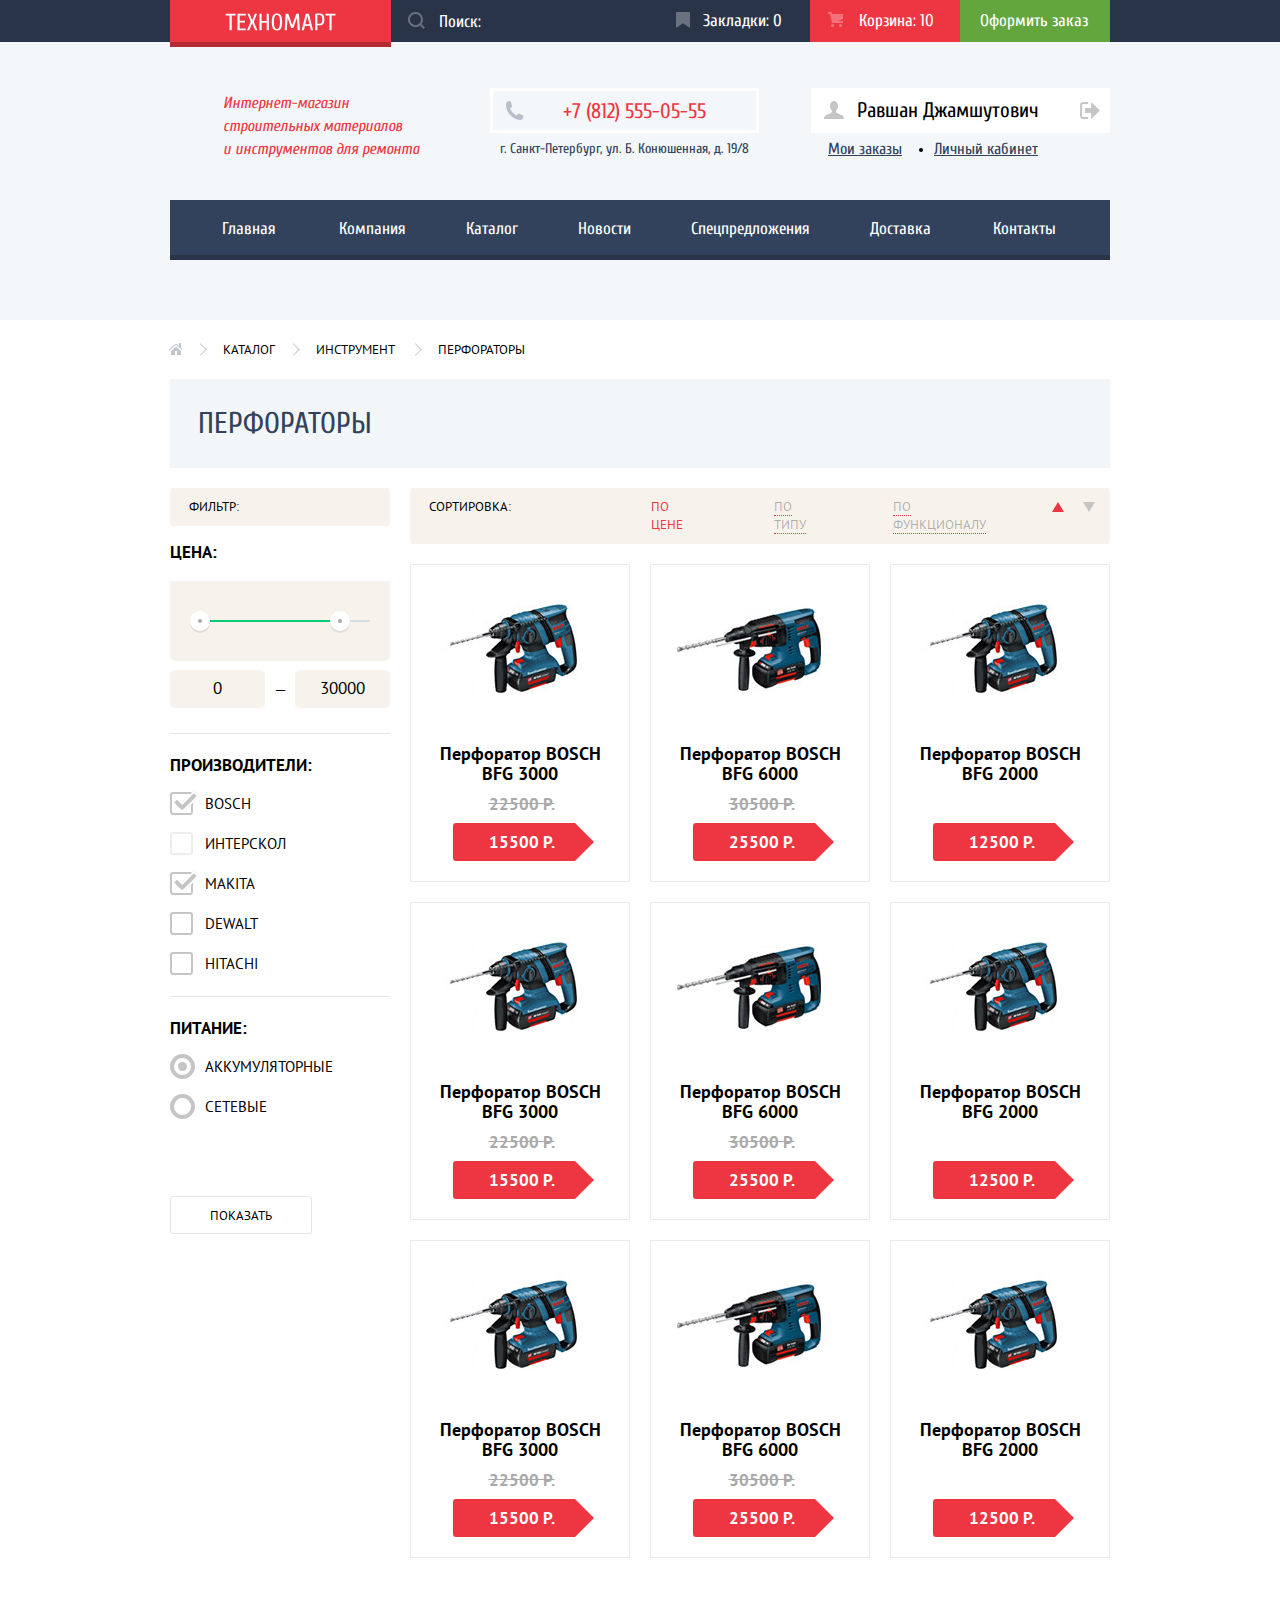
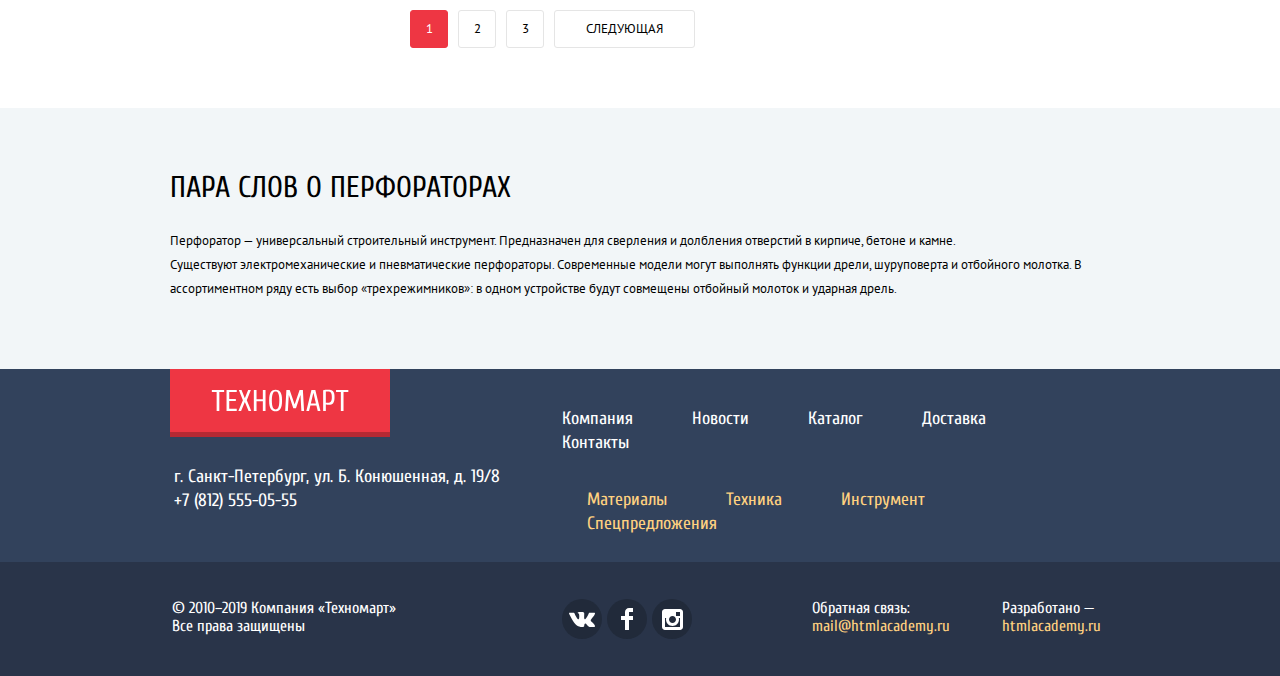
==== catalog.html @ 82680b61 "Исправления по валидатору, автопрефиксы" ====
<!DOCTYPE html>
<html lang="ru">
  <head>
    <meta charset="utf-8">
    <title>Техномарт</title>
    <link href="https://fonts.googleapis.com/css?family=Cuprum:400,400i,700&amp;subset=cyrillic-ext" rel="stylesheet">
    <link href="https://fonts.googleapis.com/css?family=PT+Sans:400,700&amp;subset=cyrillic-ext" rel="stylesheet"> 
    <link href="css/normalize.css" rel="stylesheet">
    <link href="css/style.css" rel="stylesheet">
  </head>
  <body>
    <header class="main-header">
      <div class="header-top">
        <div class="container">
          <a class="header-logo" href="index.html">
            <img src="img/technomart-logo.svg" width="111" height="18" alt="Логотип магазина Техномарт">
          </a>
          <form>
            <input type="search" name="search" id="search-field" placeholder="Поиск:">
          </form>
          <a class="header-bookmarks" href="#">Закладки: 0</a>
          <a class="header-cart header-cart-not-empty" href="#">Корзина: 10</a>
          <a class="header-order" href="#">Оформить заказ</a>
        </div>
      </div>

      <div class="container ">
        <div class="header-middle">
            <p class="header-slogan">Интернет-магазин строительных материалов<br>и инструментов для ремонта</p>
            <div class="header-contacts">
              <a class="header-phone" href="tel:+78125550555">+7 (812) 555-05-55</a>
              <p class="header-adress">г. Санкт-Петербург, ул. Б. Конюшенная, д. 19/8</p>
            </div>
            <div class="header-authorized">
              <div class="header-authorized-user">
                <a class="header-username" href="#">
                  <svg version="1.1" id="Layer_2" xmlns="http://www.w3.org/2000/svg" xmlns:xlink="http://www.w3.org/1999/xlink" x="0px" y="0px"
                     width="20px" height="18px" viewBox="0 0 20 18" enable-background="new 0 0 20 18" xml:space="preserve">
                  <path fill="#c5c5c5" d="M17.881,14.166c-2.144-0.735-4.256-1.666-5.207-2.39c-0.657-0.501-0.77-1.618-0.517-2.415
                    c1.118-0.903,1.864-2.477,1.864-4.278C14.021,2.276,12.221,0,10,0S5.979,2.276,5.979,5.083c0,1.801,0.746,3.374,1.863,4.277
                    c0.253,0.798,0.141,1.915-0.517,2.416c-0.95,0.724-3.063,1.654-5.207,2.39S0,18,0,18h20C20,18,20.025,14.901,17.881,14.166z"/>
                  </svg>
                  Равшан Джамшутович
                </a>
                <a class="header-logout" href="#" aria-label="Выйти">
                  <svg version="1.1" id="Layer_1" xmlns="http://www.w3.org/2000/svg" xmlns:xlink="http://www.w3.org/1999/xlink" x="0px" y="0px"
                     width="21px" height="17px" viewBox="0 0 21 17" enable-background="new 0 0 21 17" xml:space="preserve">
                  <g>
                    <polygon fill="#c5c5c5" points="21,8.5 12.125,0 12.125,6 6.125,6 6.125,11 12.125,11 12.125,17   "/>
                    <path fill="#c5c5c5" d="M3.106,13.952V3.048c0.018-0.376,0.171-1.057,1.01-1.057h5.027V0H4.116C1.938,0,1.112,1.81,1.087,3.027
                      v10.946C1.112,15.189,1.938,17,4.116,17h5.027v-1.99H4.116C3.277,15.01,3.124,14.327,3.106,13.952z"/>
                  </g>
                  </svg>
                </a>
              </div>
              <ul class="header-user-navigation">
                <li><a href="#">Мои заказы</a></li>
                <li><a href="#">Личный кабинет</a></li>
              </ul>
            </div>
        </div>
        
        <nav class="header-navigation">
          <ul class="navigation-list">
            <li class="navigation-item"><a href="#">Главная</a></li>
            <li class="navigation-item"><a href="#">Компания</a></li>
            <li class="navigation-item"><a href="#">Каталог</a></li>
            <li class="navigation-item"><a href="#">Новости</a></li>
            <li class="navigation-item"><a href="#">Спецпредложения</a></li>
            <li class="navigation-item"><a href="#">Доставка</a></li>
            <li class="navigation-item"><a href="#">Контакты</a></li>
          </ul>
        </nav>
      </div>
    </header>

      <main class="main-catalog">
        <div class="container">
          <ul class="breadcrumbs">
            <li class="breadcrumbs-home"><a href="index.html" aria-label="Главная"></a></li>
            <li><a href="#">Каталог</a></li>
            <li><a href="#">Инструмент</a></li>
            <li class="breadcrumbs-current">Перфораторы</li>
          </ul>

          <h1 class="catalog-title">Перфораторы</h1>
          
          <div class="catalog-items-block">
            <section class="filters">
              <h2>Фильтр:</h2>
              <form action="https://echo.htmlacademy.ru" method="get">
                <fieldset class="filters-price">
                  <legend>Цена:</legend>
                  <div class="range-block">
                    <ul class="range-sliders">
                      <li class="range-slider range-slider-left"></li>
                      <li class="range-slider range-slider-right"></li>
                    </ul>
                  </div>
                  <p><span>0</span>&mdash;<span>30000</span></p>
                </fieldset>
                <fieldset class="filters-brands">
                  <legend>Производители:</legend>
                  <ul class="filters-brands-items">
                    <li>
                      <label>
                        <input class="visually-hidden" type="checkbox" name="bosch" checked>
                        <span class="checkbox-indicator"></span>
                        Bosch
                      </label>
                    </li>
                    <li>
                      <label>
                        <input class="visually-hidden" type="checkbox" name="interskol" disabled>
                        <span class="checkbox-indicator"></span>
                        Интерскол
                      </label>
                    </li>
                    <li>
                      <label>
                        <input class="visually-hidden" type="checkbox" name="makita" checked>
                        <span class="checkbox-indicator"></span>
                        Makita
                      </label>
                    </li>
                    <li>
                      <label>
                        <input class="visually-hidden" type="checkbox" name="dewalt">
                        <span class="checkbox-indicator"></span>
                        Dewalt
                      </label>
                    </li>
                    <li>
                      <label>
                        <input class="visually-hidden" type="checkbox" name="hitachi">
                        <span class="checkbox-indicator"></span>
                        Hitachi
                      </label>
                    </li>
                  </ul>
                </fieldset>
                <fieldset class="filters-power">
                  <legend>Питание:</legend>
                  <ul class="filters-power-items">
                    <li>
                      <label>
                        <input class="visually-hidden" type="radio" name="power-filter" checked>
                        <span class="radio-indicator"></span>
                        Аккумуляторные
                      </label>
                    </li>
                    <li>
                      <label>
                        <input class="visually-hidden" type="radio" name="power-filter">
                        <span class="radio-indicator"></span>
                        Сетевые
                      </label>
                    </li>
                  </ul>
                </fieldset>
                <button class="show-button" type="submit">Показать</button>
              </form>
            </section>
            <section class="catalog">
              <h2 class="visually-hidden">Каталог товаров</h2>
              <div class="sorting">
                <h3>Сортировка:</h3>
                <ul class="sorting-list">
                  <li>
                    <a class="sorting-item sorting-item-active">По цене</a>
                  </li>
                  <li>
                    <a class="sorting-item" href="#">По типу</a>
                  </li>
                  <li>
                    <a class="sorting-item" href="#">По функционалу</a>
                  </li>
                  <li>
                    <a class="sorting-increase sorting-direction-active" href="#" aria-label="По увеличению"></a>
                  </li>
                  <li>
                    <a class="sorting-decrease" href="#" aria-label="По уменьшению"></a>
                  </li>
                </ul>
              </div>
              <ul class="catalog-list">
                <li class="catalog-item">
                  <h3>Перфоратор BOSCH BFG 3000</h3>
                  <img class="catalog-item-image" src="img/bosch-bfg3000.jpg" width="218" height="170" alt="Перфоратор BOSCH BFG 3000">
                  <p class="catalog-old-price">22500 Р.</p>
                  <p class="catalog-price" >15500 Р.</p>
                  <ul class="catalog-item-navigation">
                    <li><a class="button button-buy" href="#">Купить</a></li>
                    <li><a class="button button-bookmarking" href="#">В закладки</a></li>
                  </ul>
                </li>
                <li class="catalog-item">
                  <h3>Перфоратор BOSCH BFG 6000</h3>
                  <img class="catalog-item-image" src="img/bosch-bfg6000.jpg" width="218" height="170" alt="Перфоратор BOSCH BFG 6000">
                  <p class="catalog-old-price">30500 Р.</p>
                  <p class="catalog-price" >25500 Р.</p>
                  <ul class="catalog-item-navigation">
                    <li><a class="button button-buy" href="#">Купить</a></li>
                    <li><a class="button button-bookmarking" href="#">В закладки</a></li>
                  </ul>
                </li>
                <li class="catalog-item catalog-item-is-new">
                  <h3>Перфоратор BOSCH BFG 2000</h3>
                  <img class="catalog-item-image" src="img/bosch-bfg2000.jpg" width="218" height="170" alt="Перфоратор BOSCH BFG 2000">
                  <p class="catalog-old-price"></p>
                  <p class="catalog-price" >12500 Р.</p>
                  <ul class="catalog-item-navigation">
                    <li><a class="button button-buy" href="#">Купить</a></li>
                    <li><a class="button button-bookmarking" href="#">В закладки</a></li>
                  </ul>
                </li>
                <li class="catalog-item catalog-item-is-new">
                  <h3>Перфоратор BOSCH BFG 3000</h3>
                  <img class="catalog-item-image" src="img/bosch-bfg3000.jpg" width="218" height="170" alt="Перфоратор BOSCH BFG 3000">
                  <p class="catalog-old-price">22500 Р.</p>
                  <p class="catalog-price" >15500 Р.</p>
                  <ul class="catalog-item-navigation">
                    <li><a class="button button-buy" href="#">Купить</a></li>
                    <li><a class="button button-bookmarking" href="#">В закладки</a></li>
                  </ul>
                </li>
                <li class="catalog-item catalog-item-is-new">
                  <h3>Перфоратор BOSCH BFG 6000</h3>
                  <img class="catalog-item-image" src="img/bosch-bfg6000.jpg" width="218" height="170" alt="Перфоратор BOSCH BFG 6000">
                  <p class="catalog-old-price">30500 Р.</p>
                  <p class="catalog-price" >25500 Р.</p>
                  <ul class="catalog-item-navigation">
                    <li><a class="button button-buy" href="#">Купить</a></li>
                    <li><a class="button button-bookmarking" href="#">В закладки</a></li>
                  </ul>
                </li>
                <li class="catalog-item catalog-item-is-new">
                  <h3>Перфоратор BOSCH BFG 2000</h3>
                  <img class="catalog-item-image" src="img/bosch-bfg2000.jpg" width="218" height="170" alt="Перфоратор BOSCH BFG 2000">
                  <p class="catalog-old-price"></p>
                  <p class="catalog-price" >12500 Р.</p>
                  <ul class="catalog-item-navigation">
                    <li><a class="button button-buy" href="#">Купить</a></li>
                    <li><a class="button button-bookmarking" href="#">В закладки</a></li>
                  </ul>
                </li>
                <li class="catalog-item catalog-item-is-new">
                  <h3>Перфоратор BOSCH BFG 3000</h3>
                  <img class="catalog-item-image" src="img/bosch-bfg3000.jpg" width="218" height="170" alt="Перфоратор BOSCH BFG 3000">
                  <p class="catalog-old-price">22500 Р.</p>
                  <p class="catalog-price" >15500 Р.</p>
                  <ul class="catalog-item-navigation">
                    <li><a class="button button-buy" href="#">Купить</a></li>
                    <li><a class="button button-bookmarking" href="#">В закладки</a></li>
                  </ul>
                </li>
                <li class="catalog-item catalog-item-is-new">
                  <h3>Перфоратор BOSCH BFG 6000</h3>
                  <img class="catalog-item-image" src="img/bosch-bfg6000.jpg" width="218" height="170" alt="Перфоратор BOSCH BFG 6000">
                  <p class="catalog-old-price">30500 Р.</p>
                  <p class="catalog-price" >25500 Р.</p>
                  <ul class="catalog-item-navigation">
                    <li><a class="button button-buy" href="#">Купить</a></li>
                    <li><a class="button button-bookmarking" href="#">В закладки</a></li>
                  </ul>
                </li>
                <li class="catalog-item catalog-item-is-new">
                  <h3>Перфоратор BOSCH BFG 2000</h3>
                  <img class="catalog-item-image" src="img/bosch-bfg2000.jpg" width="218" height="170" alt="Перфоратор BOSCH BFG 2000">
                  <p class="catalog-old-price"></p>
                  <p class="catalog-price" >12500 Р.</p>
                  <ul class="catalog-item-navigation">
                    <li><a class="button button-buy" href="#">Купить</a></li>
                    <li><a class="button button-bookmarking" href="#">В закладки</a></li>
                  </ul>
                </li>
              </ul>
              <ul class="pagination-list">
                <li class="pagination-item pagination-item-current"><a>1</a></li>
                <li class="pagination-item"><a href="#">2</a></li>
                <li class="pagination-item"><a href="#">3</a></li>
                <li class="pagination-item"><a href="#">Следующая</a></li>
              </ul>
            </section>
          </div>
        </div>
        <section class="perforator-info">
          <div class="container">
            <h2 class="section-title">Пара слов о перфораторах</h2>
            <p>Перфоратор — универсальный строительный инструмент. Предназначен для сверления и долбления отверстий в кирпиче, бетоне и камне.<br>
            Существуют электромеханические и пневматические перфораторы. Современные модели могут выполнять функции дрели, шуруповерта и отбойного молотка. В ассортиментном ряду есть выбор «трехрежимников»: в одном устройстве будут совмещены отбойный молоток и ударная дрель.</p>
          </div>
        </section>
      </main>

      <footer class="main-footer">
        <div class="container">
          <div class="footer-top">
            <div class="footer-top-left">
              <a class="header-logo"><img src="img/technomart-logo.svg" width="138" height="23" alt="Логотип магазина Техномарт"></a>
              <p class="footer-contacts">г. Санкт-Петербург, ул. Б. Конюшенная, д. 19/8 +7 (812) 555-05-55</p>
            </div>
            <div class="footer-top-right">
              <ul class="footer-navigation-info">
                <li><a href="#">Компания</a></li>
                <li><a href="#">Новости</a></li>
                <li><a href="#">Каталог</a></li>
                <li><a href="#">Доставка</a></li>
                <li><a href="#">Контакты</a></li>
              </ul>
              <ul class="footer-navigation-offers">
                <li><a href="#">Материалы</a></li>
                <li><a href="#">Техника</a></li>
                <li><a href="#">Инструмент</a></li>
                <li><a href="#">Спецпредложения</a></li>
              </ul>
            </div>
          </div>
        </div>
        <div class="footer-bottom">
          <div class="container">
            <p class="footer-copyright">© 2010–2019 Компания «Техномарт»
            Все права защищены</p>
            <ul class="footer-socials">
              <li><a class="button-social button-social-vk" href="#"><span class="visually-hidden">ВКонтакте</span></a></li>
              <li><a class="button-social button-social-fb" href="#"><span class="visually-hidden">Фэйсбук</span></a></li>
              <li><a class="button-social button-social-inst" href="#"><span class="visually-hidden">Инстаграм</span></a></li>
            </ul>
            <div class="footer-feedback">
              <p>Обратная связь:</p>
              <a class="footer-feedback-mail" href="#">mail@htmlacademy.ru</a>
            </div>
            <div class="footer-developer">
              <p>Разработано —</p>
              <a class="footer-developer-site" href="https://htmlacademy.ru/intensive/htmlcss">htmlacademy.ru</a>
            </div>
          </div>
        </div>
      </footer>

      <div class="popup popup-cart">
        <div class="popup-cart-top">
          <p>Товар добавлен в корзину!</p>
        </div>
        <div class="popup-cart-bottom">
          <a class="button" href="#">Оформить заказ</a>
          <button class="button button-shopping" type="button">Продолжить покупки</button>
        </div>
        <button class="popup-close" type="button" aria-label="Закрыть окно с сообщением"></button>
      </div>

      <script src="js/script.js"></script>
    </body>

    
</html>
---- css/style.css ----
body {
  padding: 0;
  margin: 0;

  font-family: "Cuprum", Arial, sans-serif;
  font-size: 14px;
  line-height: 18px;
  font-weight: 400;
  color: #ffffff;

  background-color: #ffffff;
}

a {
  text-decoration: none;
}

.new-flag {
  position: relative;
  overflow: hidden;
}

.new-flag::after {
  position: absolute;
  top: 6px;
  right: -22px;

  content: "new";
  width: 84px;
  padding: 6px 0 7px 0;

  font-family: "Cuprum", Arial, sans-serif;
  font-size: 15px;
  line-height: 15px;
  font-weight: 400;
  color: #ffffff;
  text-align: center;

  background-color: #ff5257;

  -webkit-transform: rotate(45deg);

      -ms-transform: rotate(45deg);

          transform: rotate(45deg);
}

.button {
  display: inline-block;
  padding: 11px 20px 9px 20px;

  text-align: center;
  text-transform: uppercase;
  color: #ffffff;

  background-color: #ee3643;
  border-radius: 3px;
}

.button:hover {
  background-color: #ca2c37;
}

.button:active {
  background-color: #ba2732;
}

.section-title {
  margin: 0;
  font-size: 30px;
  font-weight: 400;
  line-height: 30px;
  text-transform: uppercase;
  color: #000000;
}

.section-title-darkblue {
  color: #32425c;
}

.container {
  margin: 0 auto;
  padding: 0 10px;
  width: 940px;
}

.visually-hidden:not(:focus):not(:active),
input[type="checkbox"].visually-hidden,
input[type="radio"].visually-hidden {
  position: absolute;

  width: 1px;
  height: 1px;
  margin: -1px;
  border: 0;
  padding: 0;

  white-space: nowrap;

  -webkit-clip-path: inset(100%);

          clip-path: inset(100%);
  clip: rect(0 0 0 0);
  overflow: hidden;
}

/*
================================================
Стили хэдера
================================================
*/

.main-header {
  padding-bottom: 60px;

  background-color: #f4f7f9;
}

.header-top a,
.header-navigation a {
  color: #ffffff;
}

.header-top {
  font-size: 17px;
  line-height: 18px;
  color: #ffffff;

  background-color: #293449;
}

.header-top .container {
  display: -webkit-box;
  display: -ms-flexbox;
  display: flex;
  -ms-flex-wrap: wrap;
      flex-wrap: wrap;
}

.header-top .header-bookmarks,
.header-top .header-cart,
.header-top .header-order {
  padding: 12px 0 12px 0;
}

.header-top .header-logo {
  padding: 13px 55px 7px;

  background-color: #ee3643;
  -webkit-box-shadow: 0 5px 0 0 #b52933;
          box-shadow: 0 5px 0 0 #b52933;
}

.header-logo img {
  width: 111px;
  height: 18px;
}

.header-top input {
  position: relative;
  width: 100%;
  height: 100%;
  padding: 0 5px 0 48px;

  background-color: #293449;
  background-image: url("../img/icon-search-transparent.svg");
  background-repeat: no-repeat;
  background-position: 17px 12px;
  border: none;
}

.header-top input::-webkit-input-placeholder {
  color: #ffffff;
}

.header-top input:-ms-input-placeholder {
  color: #ffffff;
}

.header-top input::-ms-input-placeholder {
  color: #ffffff;
}

.header-top input::placeholder {
  color: #ffffff;
}

.header-top form {
  position: relative;
  -webkit-box-flex: 1;
      -ms-flex-positive: 1;
          flex-grow: 1;
  min-width: 220px;
}

.header-top .header-bookmarks,
.header-top .header-cart {
  position: relative;
  padding-left: 45px;
  padding-right: 28px;
}

.header-top .header-cart {
  position: relative;
  min-width: 75px;
  padding-left: 49px;
  padding-right: 26px;
}

.header-cart.header-cart-not-empty {
  background-color: #ee3643;
}

.header-top .header-bookmarks::before {
  content: "";
  top: 12px;
  left: 18px;

  position: absolute;
  width: 14px;
  height: 16px;

  background-image: url("../img/icon-bookmark.svg");
  background-repeat: no-repeat;

  opacity: 0.3;
}

.header-top .header-cart::before {
  content: "";
  top: 12px;
  left: 18px;

  position: absolute;
  width: 15px;
  height: 15px;

  background-image: url("../img/cart-icon.svg");
  background-repeat: no-repeat;

  opacity: 0.3;
}

.header-top .header-order {
  padding-left: 20px;
  padding-right: 22px;
  background-color: #63a63e;
}

.header-top input:hover,
.header-top a:hover {
  background-color: #212a3a;
}

.header-top input:hover {
  background-image: url("../img/icon-search.svg");
}

.header-top .header-logo:hover {
  background-color: #ca2c37;

  -webkit-box-shadow: 0 5px 0 0 #9a212a;

          box-shadow: 0 5px 0 0 #9a212a;
}

.header-top .header-bookmarks:hover::before,
.header-top .header-cart:hover::before {
  opacity: 1;
}

.header-top .header-order:hover {
  background-color: #5fbb2d;
}

.header-top a:active {
  color: rgba(255, 255, 255, 0.6);

  background-color: #161d29;
}

.header-top .header-logo:active {
  background-color: #ba2732;

  -webkit-box-shadow: 0 5px 0 0 #8e1e26;

          box-shadow: 0 5px 0 0 #8e1e26;
}

.header-top .header-bookmarks:active::before,
.header-top .header-cart:active::before {
  opacity: 0.5;
}

.header-top .header-order:active {
  color: rgba(255, 255, 255, 0.5);

  background-color: #518534;
}

.header-top input:focus {
  color: #000000;

  background-color: #ffffff;
  background-image: url("../img/icon-search-red.svg");
}

.header-middle {
  display: -webkit-box;
  display: -ms-flexbox;
  display: flex;
  min-height: 92px;
  padding-top: 46px;
  padding-bottom: 20px;
}

.header-slogan {
  width: 197px;
  margin: 0;
  margin-left: 53px;
  margin-top: 4px;

  font-size: 16px;
  line-height: 23px;
  font-style: italic;
  color: #ee3643;
}

.header-contacts {
  margin-left: 70px;
}

.header-phone {
  position: relative;
  display: block;
  margin-bottom: 4px;
  padding: 10px 50px 8px 70px;

  font-size: 21px;
  line-height: 21px;
  color: #ee3643;

  border: 3px solid #ffffff;
}

.header-phone::before {
  content: "";

  position: absolute;
  top: 10px;
  left: 12px;

  width: 19px;
  height: 19px;

  background-image: url('../img/icon-phone.svg');
  background-repeat: no-repeat;
}

.header-adress {
  margin: 0;

  font-size: 14px;
  line-height: 24px;
  text-align: center;
  color: #32425c;
}

.header-not-authorized,
.header-authorized {
  margin-left: auto;
}

.header-not-authorized,
.header-authorized-user {
  display: -webkit-box;
  display: -ms-flexbox;
  display: flex;
  -webkit-box-align: start;
      -ms-flex-align: start;
          align-items: flex-start;

  font-size: 21px;
  line-height: 21px;;
}

.header-not-authorized a,
.header-authorized-user a {
  color: #000000;

  background-color: #ffffff;
}

.authorization-signin {
  position: relative;

  padding: 12px 26px 12px 47px;
  margin-right: 10px;
}

.header-authorized-user {
  background-color: #ffffff;
}

.header-username {
  position: relative;
  
  min-width: 200px;
  max-width: 230px;
  padding: 12px 11px 12px 46px;

  word-wrap: break-word;
  background-color: #ffffff;
}

.header-username svg {
  position: absolute;
  top: 13px;
  left: 13px;

  width: 20px;
  height: 18px;
}

.header-logout {
  width: 20px;
  height: 17px;
  padding: 14px 11px;

  background-color: #ffffff;
}

.authorization-signin svg {
  position: absolute;
  top: 14px;
  left: 14px;

  width: 20px;
  height: 17px;
}

.authorization-signup {
  padding: 12px 24px;
}

.header-not-authorized a:hover {
  color: #ee3643;
}

.authorization-signin:hover polygon,
.authorization-signin:hover path,
.header-logout:hover polygon,
.header-logout:hover path,
.header-username:hover path {
  fill: #32425c;
}

.header-not-authorized a:active,
.header-authorized-user a:active {
  color: rgba(0, 0, 0, 0.3);
}

.authorization-signin:active polygon,
.authorization-signin:active path,
.header-logout:active polygon,
.header-logout:active path,
.header-username:active path {
  fill: #c5c5c5;
}

.header-user-navigation {
  display: -webkit-box;
  display: -ms-flexbox;
  display: flex;
  margin: 0;
  padding: 7px 17px;
  color: black;
}

.header-user-navigation li:first-child {
  margin-right: 32px;

  color: transparent;
}

.header-user-navigation a {
  font-size: 16px;
  line-height: 18px;
  color: #32425c;
  text-decoration: underline;
}

.header-user-navigation a:hover {
  color: #ee3643;
}

.header-user-navigation a:active {
  color: rgba(50, 66, 92, 0.3);
}

.navigation-list {
  display: -webkit-box;
  display: -ms-flexbox;
  display: flex;
  -ms-flex-wrap: wrap;
      flex-wrap: wrap;
  margin: 0;
  padding: 0;

  border-bottom: 5px solid #293449;

  list-style: none;
}

.navigation-list a {
  display: block;
  padding: 20px 30px 18px;
}

.navigation-item:first-child a {
  padding-left: 52px;
  padding-right: 33px;
}

.navigation-item:last-child a {
  padding-left: 32px;
  padding-right: 53px;
}

.header-navigation {
  font-size: 17px;
  line-height: 17px;

  background-color: #32425c;
}

.header-navigation a:hover {
  background-color: #293449;
}

.header-navigation a:active {
  color: rgba(255, 255, 255, 0.5);

  background-color: #1d2739;
}

/*
================================================
Стили main index.html
================================================
*/

.main-page {
  padding-top: 59px;
}

.offers {
  color: #ffffff;
}

.offers-block {
  display: -webkit-box;
  display: -ms-flexbox;
  display: flex;
  margin-bottom: 53px;

  -webkit-box-pack: justify;

      -ms-flex-pack: justify;

          justify-content: space-between;
}

.offers-group-horizontal {
  display: -webkit-box;
  display: -ms-flexbox;
  display: flex;
  margin: 0;
  margin-bottom: 20px;
  padding: 0;

  list-style: none;
}

.offers-group-horizontal .offers-item:nth-child(2) {
  margin-left: 20px;
}

.offers-group-vertical {
  margin: 0;
  padding: 0;

  list-style: none;
}

.offers-group-vertical .offers-item:not(:last-child) {
  margin-bottom: 20px;
}

.offers-item {
  -webkit-box-sizing: border-box;
          box-sizing: border-box;
  width: 300px;
  padding: 21px 120px 22px 23px;
}

.offers-item h3 {
  margin: 0;
  margin-bottom: 12px;
  padding: 0;

  font-size: 24px;
  line-height: 30px;
  font-weight: 700;
}

.button-offers {
  -webkit-box-sizing: border-box;
          box-sizing: border-box;
  min-width: 135px;

  background-color: rgba(0, 0, 0, 0.1);
}

.button-offers:hover {
  background-color: rgba(0, 0, 0, 0.2);
}

.button-offers:active {
  background-color: rgba(0, 0, 0, 0.3);
}

.offers-item-materials {
  background-color: #ffbf47;
  background-image: url('../img/materials.svg');
  background-repeat: no-repeat;
  background-position: 213px 31px;
}

.offers-item-tools {
  background-color: #3bbce3;
  background-image: url('../img/tools.svg');
  background-repeat: no-repeat;
  background-position: 197px 33px;
}

.offers-item-technics {
  background-color: #dc91d8;
  background-image: url('../img/technics.svg');
  background-repeat: no-repeat;
  background-position: 191px 31px;
}

.offers-item-discount {
  background-color: #8ed78f;
  background-image: url('../img/discount.svg');
  background-repeat: no-repeat;
  background-position: 196px 26px;
}

.offers-item-delivery {
  background-color: #ffc047;
  background-image: url('../img/delivery.svg');
  background-repeat: no-repeat;
  background-position: 191px 32px;
}

.slider {
  position: relative;
}

.slider-left-arrow,
.slider-right-arrow {
  position: absolute;
  top: 50%;
  margin-top: -20px;

  width: 22px;
  height: 40px;

  background-repeat: no-repeat;
  background-color: transparent;
  border: none;
}

.slider-left-arrow {
  left: 25px;

  background-image: url('../img/icon-left.svg');
}

.slider-right-arrow {
  right: 20px;

  background-image: url('../img/icon-right.svg');
}

.slider-left-btn,
.slider-right-btn {
  position: absolute;
  padding: 0;
  bottom: 36px;

  width: 10px;
  height: 10px;

  background-color: #ffffff;
  border: 2px solid #ffffff;
  border-radius: 5px;
}

.slider-left-btn {
  left: 295px;
}

.slider-right-btn {
  right: 295px;
}

.slider-btn-active {
  background-color: #ee3643;
}

.slider button {
  cursor: pointer;
}

.slider button:focus {
  outline: none;
}

.slide {
  -webkit-box-sizing: border-box;
          box-sizing: border-box;
  display: none;
  padding-top: 23px;
  padding-left: 24px;
  width: 620px;
  height: 266px;
}

.slide h3 {
  margin: 0;
  margin-bottom: 2px;

  font-size: 36px;
  line-height: 36px;
  font-weight: 700;
  text-transform: uppercase;
}

.slide p {
  margin: 0;
  font-size: 18px;
  line-height: 24px;
}

.slide .button {
  position: absolute;
  bottom: 22px;
  left: 25px;

  padding-right: 47px;
  padding-left: 49px;
}

.slide-drills {
  background-image: url("../img/slide-drills.jpg");
  background-repeat: no-repeat;
}

.slide-perforators {
  background-image: url("../img/slide-perforators.jpg");
  background-repeat: no-repeat;
}

.slide-show {
  display: block;
}

.popular-header {
  display: -webkit-box;
  display: -ms-flexbox;
  display: flex;
  padding: 26px 24px 25px 28px;
  margin-bottom: 20px;

  -webkit-box-align: center;

      -ms-flex-align: center;

          align-items: center;
  -webkit-box-pack: justify;
      -ms-flex-pack: justify;
          justify-content: space-between;

  background-color: #f9f5f0;
}

.popular-header .button {
  -webkit-box-sizing: border-box;
          box-sizing: border-box;
  min-width: 253px;
}

.popular-products-list {
  display: -webkit-box;
  display: -ms-flexbox;
  display: flex;
  -ms-flex-wrap: wrap;
      flex-wrap: wrap;
  margin: 0;
  padding: 0;

  list-style: none;
}

.popular-products-list .catalog-item:not(:nth-child(4n)) {
  margin-right: 20px;
}

.catalog-item-navigation {
  list-style: none;
}

.catalog-item {
  position: relative;

  display: -webkit-box;

  display: -ms-flexbox;

  display: flex;
  -webkit-box-orient: vertical;
  -webkit-box-direction: normal;
      -ms-flex-direction: column;
          flex-direction: column;
  width: 218px;
  margin-bottom: 21px;

  font-family: "PT Sans", Arial, sans-serif;
  font-size: 17px;
  line-height: 20px;
  font-weight: 700;
  text-align: center;

  border: 1px solid #eaeaea;
}

.catalog-item img {
  -webkit-box-ordinal-group: 0;
      -ms-flex-order: -1;
          order: -1;

  width: 218px;
  height: 170px;
}

.catalog-item h3 {
  min-height: 45px;
  margin: 9px 0 5px;
  padding: 0 15px;

  font-size: 18px;
  color: #000000;
}

.catalog-item:hover {
  -webkit-box-shadow: 0 10px 25px rgba(41, 52, 73, 0.5);
          box-shadow: 0 10px 25px rgba(41, 52, 73, 0.5);
}

.catalog-old-price {
  margin: auto 0 4px;
  min-height: 25px;
  padding-left: 3px;

  text-decoration: line-through;
  color: #a9a9a9;
}

.catalog-price {
  position: relative;

  margin: 0 auto 20px;
  padding: 10px 0;
  padding-left: 3px;
  width: 131px;

  line-height: 18px;
  color: #ffffff;

  background-color: #ee3643;
  border-radius: 3px;
}

.catalog-price::after {
  content: "";
  position: absolute;
  top: 0;
  right: -26px;

  width: 0;
  height: 0;

  border: 19px solid #ffffff;
  border-left-color: #ee3643;
}

.catalog-item-navigation {
  position: absolute;
  top: 0;
  left: 0;

  display: none;
  padding: 0;
  padding-top: 43px;
  padding-bottom: 45px;
  margin: 0;
  width: 218px;

  background-color: #ffffff;

  list-style: none;
}

.catalog-item:hover .catalog-item-navigation {
  display: block;
}

.button-buy,
.button-bookmarking {
  -webkit-box-sizing: border-box;
          box-sizing: border-box;
  padding: 8px 10px 6px;
  min-width: 135px;

  font-family: "Cuprum", Arial, sans-serif;
  font-size: 14px;
  line-height: 18px;
  font-weight: 400;

  border: 3px solid #63a63e;
}

.button-buy {
  position: relative;

  margin-bottom: 8px;

  color: #ffffff;

  background-color: #63a63e;
  border-bottom-color: #367315;
}

.button-buy::before {
  content: "";

  position: absolute;
  top: 8px;
  left: 12px;

  width: 15px;
  height: 15px;

  background-image: url('../img/cart-icon.svg');
  opacity: 0.3;
}

.button-buy:hover {
  background-color: #5fbb2d;
  border-color: #5fbb2d;
  border-bottom-color: #367315;
}

.button-buy:hover::before,
.button-buy:active::before {
  opacity: 1;
}

.button-buy:active {
  background-color: #518534;
  border-color: #518534;
}

.button-bookmarking {
  color: #32425c;

  background-color: #ffffff;
}

.button-bookmarking:hover {
  background-color: #ffffff;
  border: 3px solid #32425c;
}

.button-bookmarking:active {
  color: rgba(0, 0, 0, 0.3);

  background-color: #ffffff;
  border: 3px solid rgba(50, 66, 92, 0.3);
}

.popular-brands-list {
  display: -webkit-box;
  display: -ms-flexbox;
  display: flex;
  -ms-flex-wrap: wrap;
      flex-wrap: wrap;
  margin: 0;
  padding: 0;
  margin-bottom: 65px;

  list-style: none;
}

.popular-brands-item:not(:nth-child(4n)) {
  margin-right: 20px;
}

.popular-brands-item {
  margin-bottom: 20px;
}

.popular-brands-list a {
  display: -webkit-box;
  display: -ms-flexbox;
  display: flex;
  width: 218px;
  height: 143px;

  background-color: #ffffff;
  border: 1px solid #eaeaea;
}

.popular-brands-list img {
  margin: auto;
}

.popular-brands-interskol img {
  margin-top: 21px;
}

.popular-brands-hitachi img {
  margin-top: 58px;
  margin-left: 28px;
}

.popular-brands-metabo img {
  margin-top: 34px;
  margin-left: 10px;
}

.popular-brands-list a:hover {
  -webkit-box-shadow: 0 10px 25px rgba(41, 52, 73, 0.5);
          box-shadow: 0 10px 25px rgba(41, 52, 73, 0.5);
}

.popular-brands-list a:active {
  -webkit-box-shadow: 0 4px 10px rgba(41, 52, 73, 0.5);
          box-shadow: 0 4px 10px rgba(41, 52, 73, 0.5);
}

.services {
  margin-bottom: 80px;
  padding: 65px 0 0 0;

  color: #000000;

  background-color: #f4f8fa;
}

.services-block {
  display: -webkit-box;
  display: -ms-flexbox;
  display: flex;
}

.services p {
  width: 410px;
  margin: 0;
  margin-bottom: 69px;
  margin-top: 26px;

  font-family: "PT Sans", Arial, sans-serif;
  font-size: 13px;
  font-weight: 400;
  line-height: 24px;
}

.services h3 {
  margin: 0;
  margin-top: -2px;

  font-size: 36px;
  font-weight: 400;
  line-height: 36px;
  text-transform: uppercase;
  color: #32425c;
}

.services-list {
  position: relative;

  width: 240px;
  margin: 0;
  margin-right: 80px;
  padding: 0;

  list-style: none;
}

.services-list::before {
  content: "";

  position: absolute;
  right: 0;
  top: -46px;

  width: 10px;
  height: 279px;

  background: url('../img/shadow.png') no-repeat;
}

.services-item {
  width: 100%;
  padding: 14px 22px 16px 22px;

  font: inherit;

  font-size: 21px;
  line-height: 30px;
  font-weight: 700;
  color: #ffffff;
  text-align: left;

  background-color: #32425c;
  border: none;
  border-top: 1px solid #405069;
  border-bottom: 1px solid #293449;
}

.services-item:hover {
  background-color: #293449;

  cursor: pointer;
}

.services-item-active,
.services-item-active:hover {
  color: #32425c;

  background-color: #ffffff;
  border-top-color: #ffffff;
  border-bottom-color: #ffffff;
}

.service-description-list {
  margin: 0;
  padding: 0;

  list-style: none;
}

.service-description {
  width: 620px;
  height: 286px;
  display: none;
}

.service-description-show {
  display: block;
}

.service-description p {
  width: 278px;
  margin-bottom: 0;
  margin-top: 24px;
}

.service-description-warranty p {
  width: 378px;
}

.service-description-credit p {
  width: 280px;
  margin-bottom: 27px;
}

.service-description-credit .button {
  padding-left: 44px;
  padding-right: 44px;
}

.service-description-delivery {
  background: url('../img/delivery.png') no-repeat right bottom;
}

.service-description-warranty {
  background: url('../img/warranty.png') no-repeat right bottom;
}

.service-description-credit {
  background: url('../img/credit.png') no-repeat right bottom;
}

.about-company-contacts .container {
  display: -webkit-box;
  display: -ms-flexbox;
  display: flex;
  margin-bottom: 86px;

  -webkit-box-pack: justify;

      -ms-flex-pack: justify;

          justify-content: space-between;
}

.about-company {
  width: 530px;

  color: #000000;
}

.about-company p {
  margin: 25px 0;

  font-family: "PT Sans", Arial, sans-serif;
  font-size: 13px;
  font-weight: 400;
  line-height: 24px;
}

.about-company p:last-of-type {
  width: 400px;
  margin-bottom: 20px;
}

.partners {
  margin: 0;
  padding: 0;

  font-size: 18px;
  line-height: 20px;

  list-style: none;
}

.partners li {
  margin-bottom: 20px;
}

.partners li::before {
  content: "";
  display: inline-block;

  margin-right: 11px;
  margin-bottom: 4px;
  width: 25px;
  height: 2px;

  background-color: #ee3643;
}

.partners li:last-child {
  margin-bottom: 35px;
}

.about-company .button {
  padding-left: 40px;
  padding-right: 40px;
}

.contacts {
  color: #000000;
}

.map {
  display: block;
  width: 300px;
  height: 158px;
  margin-bottom: 40px;
}

.contacts .button {
  -webkit-box-sizing: border-box;
          box-sizing: border-box;
  width: 300px;
  padding-left: 63px;
  padding-right: 59px;
}

.contacts p {
  margin: 25px 0;
  margin-bottom: 31px;
  width: 190px;

  font-family: "PT Sans", Arial, sans-serif;
  font-size: 13px;
  font-weight: 400;
  line-height: 24px;
}

/*
================================================
Стили main catalog.html
================================================
*/

.breadcrumbs {
  display: -webkit-box;
  display: -ms-flexbox;
  display: flex;
  -webkit-box-align: baseline;
      -ms-flex-align: baseline;
          align-items: baseline;
  margin: 0;
  padding: 21px 0 20px;

  font-family: "PT Sans", Arial, sans-serif;
  font-size: 13px;
  font-weight: 400;
  line-height: 18px;
  color: #000000;
  text-transform: uppercase;

  list-style: none;
}

.breadcrumbs-home a {
  position: relative;
  display: block;
  width: 14px;
  height: 12px;
}

.breadcrumbs-home a::before {
  content: "";

  position: absolute;
  top: 1px;
  left: -2px;

  width: 14px;
  height: 12px;

  background-image: url('../img/icon-home.svg');
}

.breadcrumbs a {
  color: #000000;
}

.breadcrumbs li {
  margin-right: 39px;
}

.breadcrumbs li:nth-child(2) {
  margin-right: 41px;
}

.breadcrumbs li:nth-child(3) {
  margin-right: 43px;
}

.breadcrumbs li {
  position: relative;
}

.breadcrumbs li:not(:first-child)::before {
  content: "";

  position: absolute;
  top: 4px;
  left: -27px;

  width: 8px;
  height: 8px;

  border-right: 1px solid #c5c9d1;
  border-bottom: 1px solid #c5c9d1;

  -webkit-transform: rotate(-45deg);

      -ms-transform: rotate(-45deg);

          transform: rotate(-45deg);
}

.catalog-title {
  margin: 0;
  margin-bottom: 20px;
  padding: 30px 28px 29px;

  font-size: 30px;
  font-weight: 400;
  line-height: 30px;
  text-transform: uppercase;
  color: #32425c;

  background-color: #f2f6f8;
}

.catalog-items-block {
  display: -webkit-box;
  display: -ms-flexbox;
  display: flex;
  -webkit-box-pack: justify;
      -ms-flex-pack: justify;
          justify-content: space-between;
}

.filters {
  width: 220px;

  font-family: "PT Sans", Arial, sans-serif;
  font-size: 15px;
  font-weight: 400;
  line-height: 20px;
  color: #000000;
  text-transform: uppercase;
}

.filters h2 {
  margin: 0;
  padding: 10px 19px;

  font-size: 13px;
  font-weight: 400;
  line-height: 18px;

  background-color: #f7f3ec;
  border-radius: 3px;
}

.filters fieldset {
  margin: 0;
  padding: 0;

  border: none;
}

.filters legend {
  padding: 11px 0 14px;

  font-size: 17px;
  font-weight: 700;
  line-height: 30px;
}

.filters ul {
  list-style: none;
}

.filters .filters-price {
  padding-bottom: 25px;

  border-bottom: 1px solid #e5e5e5;
}

.range-block {
  display: -webkit-box;
  display: -ms-flexbox;
  display: flex;
  width: 180px;
  height: 2px;
  margin-bottom: 9px;

  background-color: #d7dcde;
  border: 20px solid #f7f3ec;
  border-top-width: 39px;
  border-bottom-width: 39px;
  border-bottom-left-radius: 5px;
  border-bottom-right-radius: 5px;
}

.range-sliders {
  display: -webkit-box;
  display: -ms-flexbox;
  display: flex;
  margin: 0;
  padding: 0;
  margin-right: auto;

  background-color: #00ca74;
}

.range-slider {
  position: relative;

  width: 2px;
  height: 2px;

  background-color: #000000;
}

.range-slider::before {
  content: "";

  position: absolute;
  top: -9px;
  left: 0;

  width: 4px;
  height: 4px;

  background-color: #ababab;
  border-radius: 50%;
  border: 8px solid #ffffff;
  -webkit-box-shadow: 0 2px 0 0 #e0ddd8;
          box-shadow: 0 2px 0 0 #e0ddd8;
}

.range-slider-right {
  margin-left: 138px;
}

.filters .filters-brands {
  padding-bottom: 22px;

  border-bottom: 1px solid #e5e5e5;
}

.filters-price p {
  display: -webkit-box;
  display: -ms-flexbox;
  display: flex;
  -webkit-box-align: center;
      -ms-flex-align: center;
          align-items: center;
  -webkit-box-pack: justify;
      -ms-flex-pack: justify;
          justify-content: space-between;
  margin: 0;

  font-size: 16px;
  line-height: 18px;
}

.filters-price span {
  min-width: 65px;
  padding: 9px 15px 11px;

  font-size: 17px;
  text-align: center;

  background-color: #f7f3ec;
  border-radius: 5px;
}

.filters-brands legend,
.filters-power legend {
  padding-top: 16px;
}

.filters-brands ul,
.filters-power ul {
  margin: 0;
  padding: 0;

  line-height: 20px;
}

.filters-brands li:not(:last-child),
.filters-power li:not(:last-child) {
  margin-bottom: 20px;
}

.filters-brands li,
.filters-power li {
  position: relative;

  padding-left: 35px;
}

.checkbox-indicator {
  content: "";

  position: absolute;
  top: -2px;
  left: 0;
  
  width: 19px;
  height: 19px;

  background-color: #ffffff;
  border: 2px solid #c5c5c5;
  border-radius: 3px;
}

.filters .filters-power {
  margin-bottom: 79px;
}

.filters-brands-items input[type="checkbox"]:focus + .checkbox-indicator {
  border-color: #663d15;
  outline: thin dotted;
  outline: 1px solid -webkit-focus-ring-color;
}

.filters-brands-items input[type="checkbox"]:checked + .checkbox-indicator::before,
.filters-brands-items input[type="checkbox"]:checked + .checkbox-indicator::after {
  content: "";

  position: absolute;

  background-color: #c5c5c5;
}

.filters-brands-items input[type="checkbox"]:checked + .checkbox-indicator::after {
  top: 9px;
  left: 2px;

  width: 11px;
  height: 4px;
  -webkit-transform: rotate(45deg);
      -ms-transform: rotate(45deg);
          transform: rotate(45deg);
}

.filters-brands-items input[type="checkbox"]:checked + .checkbox-indicator::before {
  top: 3px;
  left: 6px;

  width: 18px;
  height: 4px;
  -webkit-transform: rotate(-45deg);
      -ms-transform: rotate(-45deg);
          transform: rotate(-45deg);
  border: 2px solid #ffffff;
}

.filters-brands-items input[type="checkbox"]:disabled ~ p {
  opacity: 0.4;
}

.filters-brands-items input[type="checkbox"]:disabled + .checkbox-indicator {
  opacity: 0.3;
}

.filters label:hover {
  cursor: pointer;
}

.radio-indicator {
  content: "";

  position: absolute;
  top: -3px;
  left: 0;
  
  width: 17px;
  height: 17px;

  background-color: #ffffff;
  border: 4px solid #c5c5c5;
  border-radius: 50%;
}

.filters-power-items input[type="radio"]:focus + .radio-indicator {
  border-color: #663d15;
  outline: thin dotted;
  outline: 5px auto -webkit-focus-ring-color;
}

.filters-power-items input[type="radio"]:checked + .radio-indicator::before {
  content: "";

  position: absolute;
  top: 4px;
  left: 4px;

  width: 9px;
  height: 9px;

  background-color: #c5c5c5;
  border-radius: 50%;
}

.show-button {
  padding: 10px 39px 8px;

  font: inherit;

  font-size: 13px;
  line-height: 18px;
  text-transform: uppercase;

  background-color: #ffffff;
  border: 1px solid #e5e5e5;
  border-radius: 3px;
}

.show-button:hover {
  cursor: pointer;
}

.catalog {
  width: 700px;
}

.sorting {
  display: -webkit-box;
  display: -ms-flexbox;
  display: flex;
  padding: 10px 15px 10px 19px;
  margin-bottom: 20px;

  background-color: #f7f3ec;
  border-radius: 3px;
}

.sorting h3 {
  margin: 0;
  margin-right: 140px;

  font-family: "PT Sans", Arial, sans-serif;
  font-size: 13px;
  font-weight: 400;
  line-height: 18px;
  color: #000000;
  text-transform: uppercase;
}

.sorting-list {
  display: -webkit-box;
  display: -ms-flexbox;
  display: flex;
  margin: 0;
  padding: 0;

  list-style: none;
}

.sorting-item {
  font-family: "PT Sans", Arial, sans-serif;
  font-size: 13px;
  font-weight: 400;
  line-height: 18px;
  color: rgba(0, 0, 0, 0.3);
  text-transform: uppercase;

  border-bottom: 1px dotted #ee3643;
}

.sorting-item:hover {
  color: #000000;

  border-bottom: 1px solid #ee3643;
}

.sorting-item-active,
.sorting-item-active:hover {
  color: #ee3643;

  border: none;
}

.sorting-increase {
  display: inline-block;
  width: 0;
  height: 0;
  margin-bottom: -1px;

  border: 6px solid transparent;
  border-bottom: 10px solid #c5c5c5;
  border-top-width: 0;
}

.sorting-decrease {
  display: inline-block;
  width: 0;
  height: 0;
  margin-bottom: -1px;

  border: 6px solid transparent;
  border-top: 10px solid #c5c5c5;
  border-bottom-width: 0;
}

.sorting-increase:hover,
.sorting-increase.sorting-direction-active:hover {
  border-bottom-color: #000000;
}

.sorting-decrease:hover,
.sorting-decrease.sorting-direction-active:hover {
  border-top-color: #000000;
}

.sorting-increase.sorting-direction-active {
  border-bottom-color: #ee3643;
}

.sorting-decrease.sorting-direction-active {
  border-top-color: #ee3643;
}

.sorting-list li:first-of-type {
  margin-right: 70px;
}

.sorting-list li:nth-of-type(2) {
  margin-right: 66px;
}

.sorting-list li:nth-of-type(3) {
  margin-right: 46px;
}

.sorting-list li:nth-of-type(4) {
  margin-right: 19px;
}

.catalog-list {
  display: -webkit-box;
  display: -ms-flexbox;
  display: flex;
  -ms-flex-wrap: wrap;
      flex-wrap: wrap;
  padding: 0;
  margin: 0;
  margin-bottom: 32px;

  list-style: none;
}

.catalog-list .catalog-item {
  margin-bottom: 20px;
}

.catalog-list .catalog-item:not(:nth-child(3n)) {
  margin-right: 20px;
}

.pagination-list {
  display: -webkit-box;
  display: -ms-flexbox;
  display: flex;
  margin: 0;
  padding: 0;
  margin-bottom: 60px;

  list-style: none;
}

.pagination-item {
  margin-right: 10px;
}

.pagination-item a {
  display: block;
  padding: 9px 14px 9px 15px;

  font-family: "PT Sans", Arial, sans-serif;
  font-size: 13px;
  font-weight: 400;
  line-height: 18px;
  color: #000000;
  text-transform: uppercase;

  background-color: #ffffff;
  border: 1px solid #e5e5e5;
  border-radius: 3px;
}

.pagination-item:last-child a {
  padding-left: 31px;
  padding-right: 31px;
}

.pagination-item a:hover {
  border: 1px solid #bdc6ca;
}

.pagination-item a:active {
  border: 1px solid #ee3643;
}

.pagination-item-current a,
.pagination-item-current a:hover,
.pagination-item-current a:active {
  color: #ffffff;

  background-color: #ee3643;
  border-color: #ee3643;
}

.perforator-info {
  padding: 65px 0 68px;
  color: #000000;

  background-color: #f2f6f8;
}

.perforator-info .section-title {
  margin-bottom: 26px;
}

.perforator-info p {
  margin: 0;

  font-family: "PT Sans", Arial, sans-serif;
  font-size: 13px;
  font-weight: 400;
  line-height: 24px;
}

/*
================================================
Стили модального окна на index.html
================================================
*/

@-webkit-keyframes shake {
  0%,
  100% {
    -webkit-transform: translateX(0);
            transform: translateX(0);
  }

  10%,
  30%,
  50%,
  70%,
  90% {
    -webkit-transform: translateX(-10px);
            transform: translateX(-10px);
  }

  20%,
  40%,
  60%,
  80% {
    -webkit-transform: translateX(10px);
            transform: translateX(10px);
  }
}

@keyframes shake {
  0%,
  100% {
    -webkit-transform: translateX(0);
            transform: translateX(0);
  }

  10%,
  30%,
  50%,
  70%,
  90% {
    -webkit-transform: translateX(-10px);
            transform: translateX(-10px);
  }

  20%,
  40%,
  60%,
  80% {
    -webkit-transform: translateX(10px);
            transform: translateX(10px);
  }
}

.popup-message {
  position: fixed;
  top: 50%;
  left: 50%;

  display: none;
  width: 620px;
  height: 423px;
  margin-left: -310px;
  margin-top: -215px;
  color: #000000;

  background-color: #ffffff;
  border-top: 7px solid #ff5357;
  -webkit-box-shadow: 0 20px 40px rgba(0, 0, 0, 0.75);
          box-shadow: 0 20px 40px rgba(0, 0, 0, 0.75);
}

.popup-message label {
  display: block;
  margin-bottom: 9px;

  font-size: 18px;
  line-height: 18px;
}

.popup-message-top {
  display: -webkit-box;
  display: -ms-flexbox;
  display: flex;
  -ms-flex-wrap: wrap;
      flex-wrap: wrap;
  padding: 47px 80px 33px;

  background-color: #ffffff;
}

.popup-name input,
.popup-email input,
.popup-letter textarea {
  border: 2px solid #dee3e4;
  border-radius: 3px;
}

.popup-name input::-webkit-input-placeholder,
.popup-email input::-webkit-input-placeholder,
.popup-letter textarea::-webkit-input-placeholder {
  color: #a9a9a9;
}

.popup-name input:-ms-input-placeholder,
.popup-email input:-ms-input-placeholder,
.popup-letter textarea:-ms-input-placeholder {
  color: #a9a9a9;
}

.popup-name input::-ms-input-placeholder,
.popup-email input::-ms-input-placeholder,
.popup-letter textarea::-ms-input-placeholder {
  color: #a9a9a9;
}

.popup-name input::placeholder,
.popup-email input::placeholder,
.popup-letter textarea::placeholder {
  color: #a9a9a9;
}

.popup-name input,
.popup-email input {
  padding: 9px 14px;
  margin-bottom: 21px;
  -webkit-box-sizing: border-box;
          box-sizing: border-box;
  width: 220px;

}

.popup-letter textarea {
  padding: 9px 14px;
  -webkit-box-sizing: border-box;
          box-sizing: border-box;
  width: 460px;
  height: 114px;

  resize: none;
}

.popup-name {
  margin-right: 20px;
}

.popup-message-bottom {
  padding: 37px 80px;

  background-color: #f4f4f4;
}

.button-send {
  width: 100%;
  border: none;
}

.button-send:hover {
  cursor: pointer;
}

.popup-close {
  position: absolute;
  top: 9px;
  right: 10px;

  width: 21px;
  height: 21px;

  background: transparent;
  border: none;
}

.popup-close:hover {
  cursor: pointer;
}

.popup-close::before,
.popup-close::after {
  content: "";

  position: absolute;
  left: -2px;
  top: 9px;

  width: 27px;
  height: 4px;

  background-color: #ee3643;
  border-radius: 2px;
}

.popup-close::before {
  -webkit-transform: rotate(-45deg);
      -ms-transform: rotate(-45deg);
          transform: rotate(-45deg);
}

.popup-close::after {
  -webkit-transform: rotate(45deg);
      -ms-transform: rotate(45deg);
          transform: rotate(45deg);
}

/*
================================================
Стили модального окна Купить
================================================
*/

.popup-cart {
  position: fixed;
  top: 50%;
  left: 50%;

  display: none;
  width: 620px;
  height: 275px;
  margin-left: -310px;
  margin-top: -141px;

  color: #000000;

  background-color: #ffffff;
  border-top: 7px solid #ff5357;
  -webkit-box-shadow: 0px 20px 40px 0px rgba(41,51,73,0.75);
          box-shadow: 0px 20px 40px 0px rgba(41,51,73,0.75);
}

.popup-cart-top {
  position: relative;

  padding: 65px 30px 68px 180px;
  font-size: 30px;
  line-height: 30px;
  color: #000000;

  background-color: #ffffff;
}

.popup-cart-top::before {
  content: "";

  position: absolute;
  top: 48px;
  left: 81px;

  width: 66px;
  height: 66px;

  background-color: #63a63e;
  border-radius: 50%;
}

.popup-cart-top::after {
  content: "";

  position: absolute;
  top: 68px;
  left: 98px;

  width: 28px;
  height: 14px;

  background-color: transparent;
  border-left: 7px solid #ffffff;
  border-bottom: 7px solid #ffffff;

  -webkit-transform: rotate(-45deg);

      -ms-transform: rotate(-45deg);

          transform: rotate(-45deg);
}

.popup-cart-top p {
  margin: 0;
}

.popup-cart-bottom {
  display: -webkit-box;
  display: -ms-flexbox;
  display: flex;
  -webkit-box-pack: justify;
      -ms-flex-pack: justify;
          justify-content: space-between;

  padding: 37px 80px;
  background-color: #f1f1f1;
}

.popup-cart-bottom .button,
.button-shopping {
  -webkit-box-sizing: border-box;
          box-sizing: border-box;
  width: 220px;
}

.button-shopping {
  color: #000000;

  background-color: #ffffff;
  border: none;
}

.button-shopping:hover {
  background-color: #ffffff;
  cursor: pointer;
}

/*
================================================
Стили попап-карты
================================================
*/

.popup-map {
  position: fixed;
  top: 50%;
  left: 50%;

  display: none;
  width: 940px;
  height: 447px;
  margin-left: -470px;
  margin-top: -223px;

  background-color: #565656;
  -webkit-box-shadow: 0px 0px 15px 1px rgba(47,41,42,0.5);
          box-shadow: 0px 0px 15px 1px rgba(47,41,42,0.5);
}

@-webkit-keyframes bounce {
  0% {
    -webkit-transform: translateY(-2000px);
            transform: translateY(-2000px);
  }

  70% {
    -webkit-transform: translateY(30px);
            transform: translateY(30px);
  }

  90% {
    -webkit-transform: translateY(-10px);
            transform: translateY(-10px);
  }

  100% {
    -webkit-transform: translateY(0);
            transform: translateY(0);
  }
}

@keyframes bounce {
  0% {
    -webkit-transform: translateY(-2000px);
            transform: translateY(-2000px);
  }

  70% {
    -webkit-transform: translateY(30px);
            transform: translateY(30px);
  }

  90% {
    -webkit-transform: translateY(-10px);
            transform: translateY(-10px);
  }

  100% {
    -webkit-transform: translateY(0);
            transform: translateY(0);
  }
}

.popup-show {
  display: block;

  -webkit-animation: bounce 0.6s;

          animation: bounce 0.6s;
}

.popup-error {
  -webkit-animation: shake 0.6s;
          animation: shake 0.6s;
}

/*
================================================
Стили футера
================================================
*/

.main-footer {
  color: #ffffff;

  background-color: #32425c;
}

.main-footer ul {
  list-style: none;
}

.footer-top {
  display: -webkit-box;
  display: -ms-flexbox;
  display: flex;
  -webkit-box-pack: justify;
      -ms-flex-pack: justify;
          justify-content: space-between;
  min-height: 193px;

  font-size: 18px;
  line-height: 24px;
}

.footer-top a {
  color: #ffffff;
}

.footer-top-left {
  width: 340px;
}

.footer-top-left .header-logo {
  display: block;
  width: 138px;
  padding: 20px 41px;
  margin-bottom: 28px;

  line-height: 0;

  background-color: #ee3643;
  border-bottom: 5px solid #b52933;
}

.footer-top-left img {
  width: 138px;
  height: 23px;
}

.footer-top-left p {
  margin-left: 4px;
}

.footer-navigation-offers a {
  color: #ffd180;
}

.footer-navigation-info,
.footer-navigation-offers {
  display: -webkit-box;
  display: -ms-flexbox;
  display: flex;
  -ms-flex-wrap: wrap;
      flex-wrap: wrap;
  margin: 0;
  padding: 0;

  list-style: none;
}

.footer-top-right {
  padding-top: 38px;
}

.footer-navigation-info {
  width: 548px;
  margin-bottom: 33px;
}

.footer-navigation-offers {
  width: 523px;
  margin-left: auto;
}

.footer-navigation-info li:not(:nth-child(5)) {
  margin-right: 59px;
}

.footer-navigation-info li:nth-child(4) {
  margin-right: 58px;
}

.footer-navigation-offers li:not(:nth-child(4)) {
  margin-right: 59px;
}

.footer-navigation-offers li:nth-child(3) {
  margin-right: 57px;
}

.footer-bottom {
  padding: 37px 0;

  font-size: 16px;
  line-height: 18px;

  background-color: #293449;
}

.footer-bottom .container {
  display: -webkit-box;
  display: -ms-flexbox;
  display: flex;
}

.footer-bottom p {
  margin: 0;
}

.footer-bottom .footer-copyright {
  width: 240px;
  margin-left: 2px;
  margin-right: 150px;
}

.footer-socials {
  display: -webkit-box;
  display: -ms-flexbox;
  display: flex;
  margin: 0;
  margin-right: 120px;
  padding: 0;

  list-style: none;
}

.button-social {
  display: -webkit-box;
  display: -ms-flexbox;
  display: flex;
  width: 40px;
  height: 40px;
  -webkit-box-align: center;
      -ms-flex-align: center;
          align-items: center;
  -webkit-box-pack: center;
      -ms-flex-pack: center;
          justify-content: center;

  border-radius: 50%;
  background-color: #212a3a;
}

.button-social:hover,
.button-social:active {
  background-color: #ee3643;
}

.footer-socials li:not(:last-child) {
  margin-right: 5px;
}

.button-social-vk::before {
  content: "";

  width: 26px;
  height: 15px;

  background-image: url('../img/vk-icon.svg');
}

.button-social-fb::before {
  content: "";

  width: 12px;
  height: 22px;
  
  background-image: url('../img/fb-icon.svg');
}

.button-social-inst::before {
  content: "";

  width: 21px;
  height: 21px;
  
  background-image: url('../img/insta-icon.svg');
}

.footer-feedback {
  margin-right: 52px;
}

.footer-bottom a {
  color: #ffd180;
}

.footer-top-right a:hover,
.footer-navigation-offers a:hover,
.footer-feedback a:hover,
.footer-developer a:hover {
  text-decoration: underline;
}

.footer-top-right a:active {
  color: rgba(255, 255, 255, 0.5);
  text-decoration: none;
}

.footer-navigation-offers a:active {
  color: rgba(255, 209, 128, 0.5);
  text-decoration: none;
}

.footer-feedback a:active,
.footer-developer a:active {
  color: #ee3643;
  text-decoration: none;
}
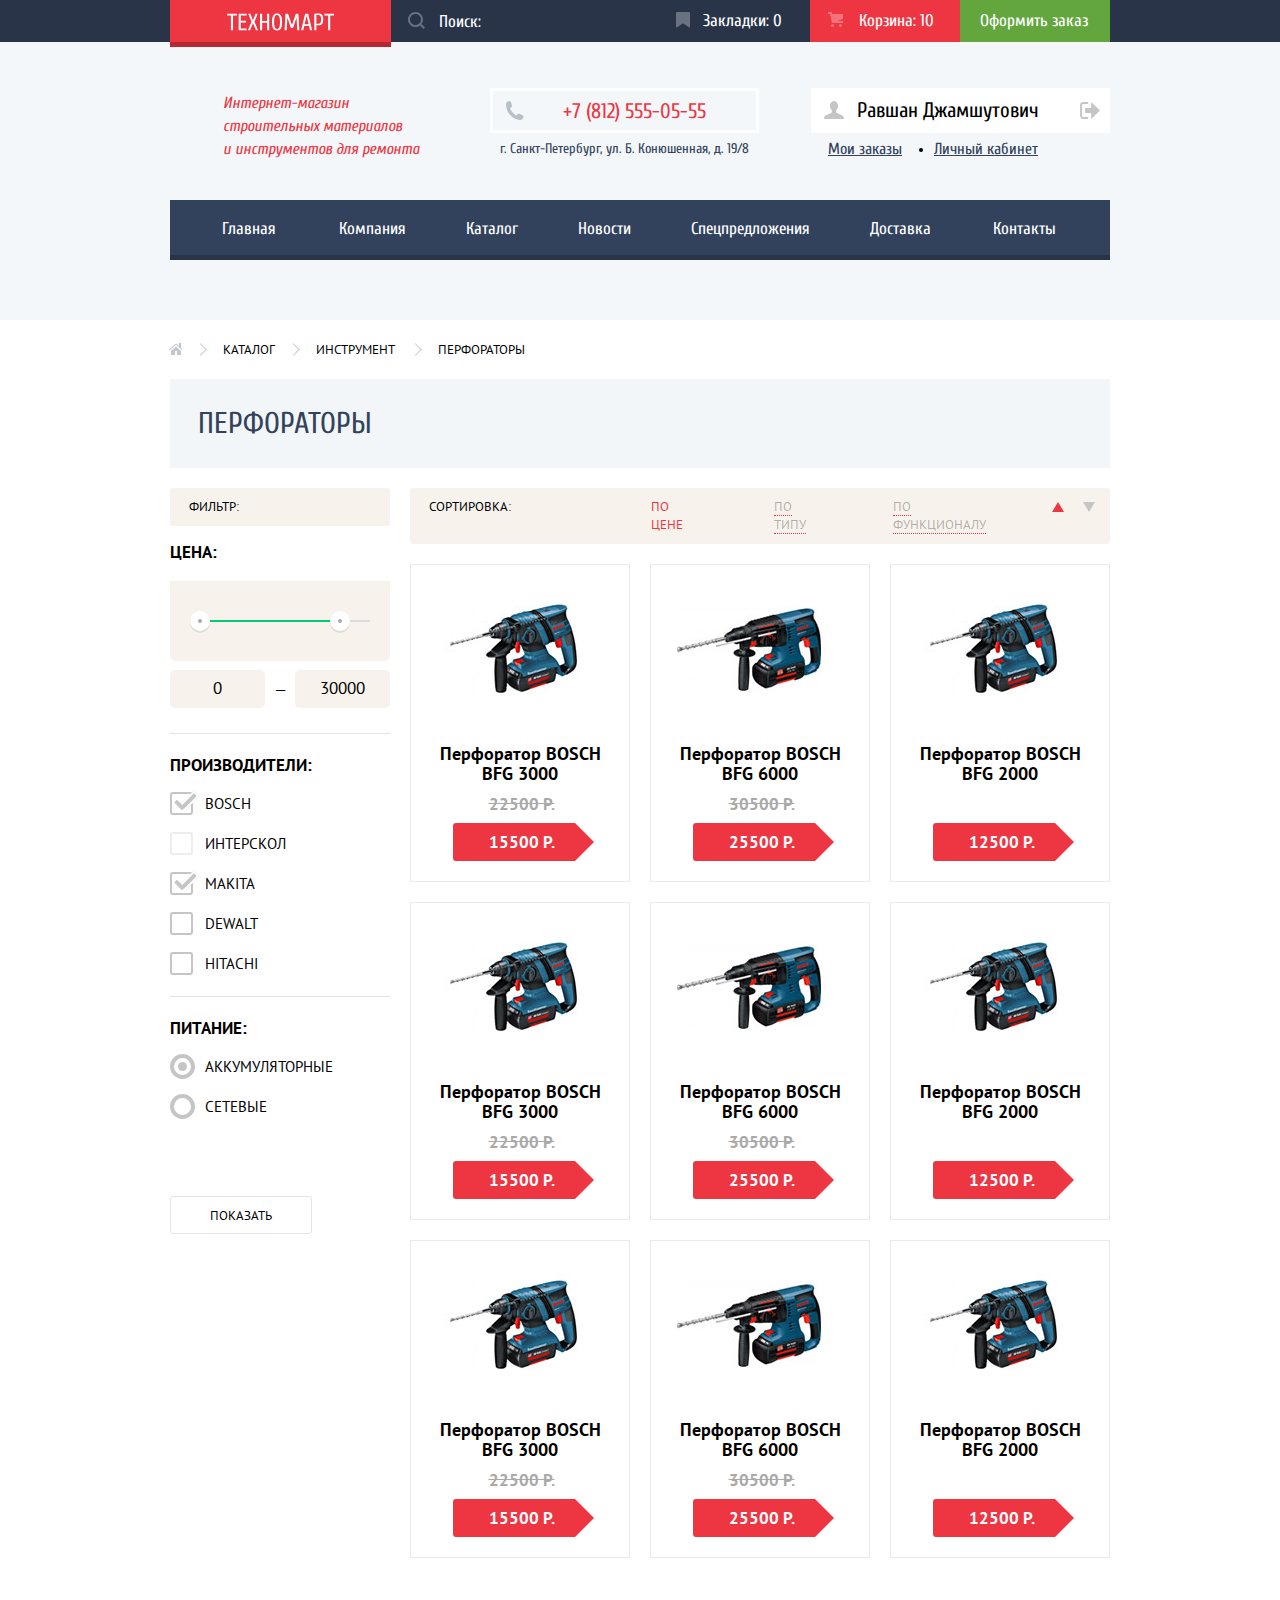
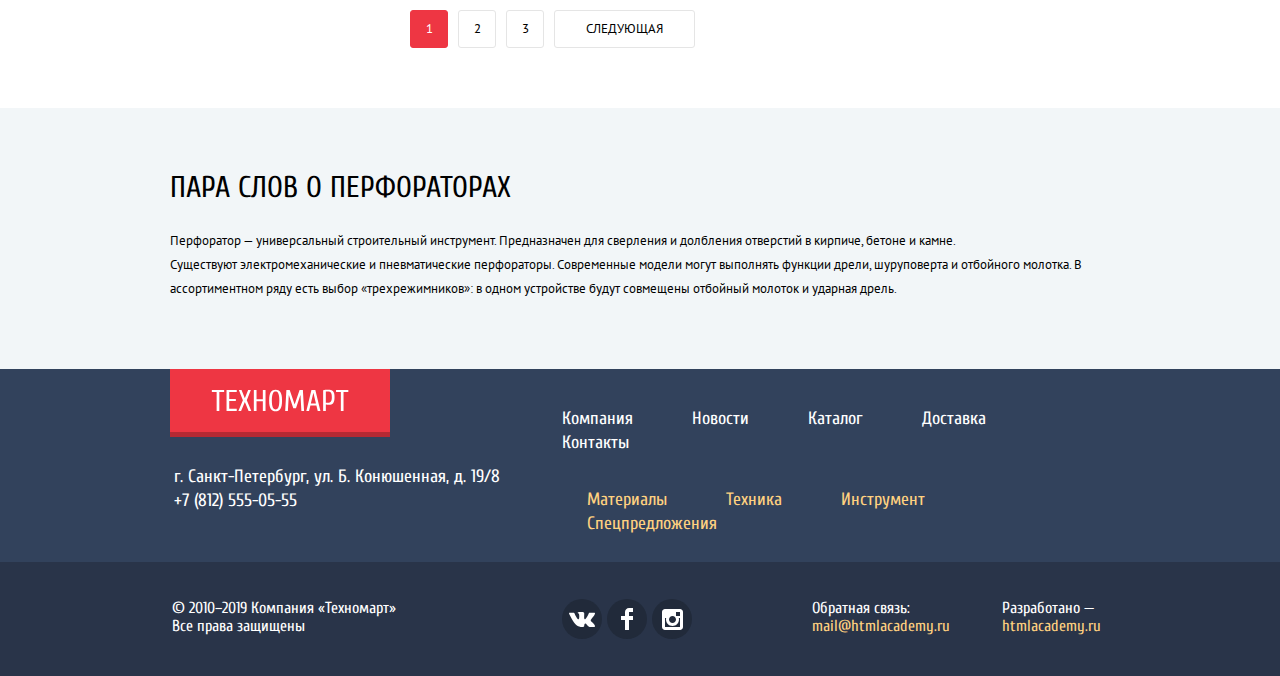
==== commit ca4b5a44: "Исправлено отображение лого в IE11" ====
--- a/catalog.html
+++ b/catalog.html
@@ -297,7 +297,7 @@
         <div class="container">
           <div class="footer-top">
             <div class="footer-top-left">
-              <a class="header-logo"><img src="img/technomart-logo.svg" width="138" height="23" alt="Логотип магазина Техномарт"></a>
+              <a class="header-logo" href="index.html"><img src="img/technomart-logo.svg" width="138" height="23" alt="Логотип магазина Техномарт"></a>
               <p class="footer-contacts">г. Санкт-Петербург, ул. Б. Конюшенная, д. 19/8 +7 (812) 555-05-55</p>
             </div>
             <div class="footer-top-right">
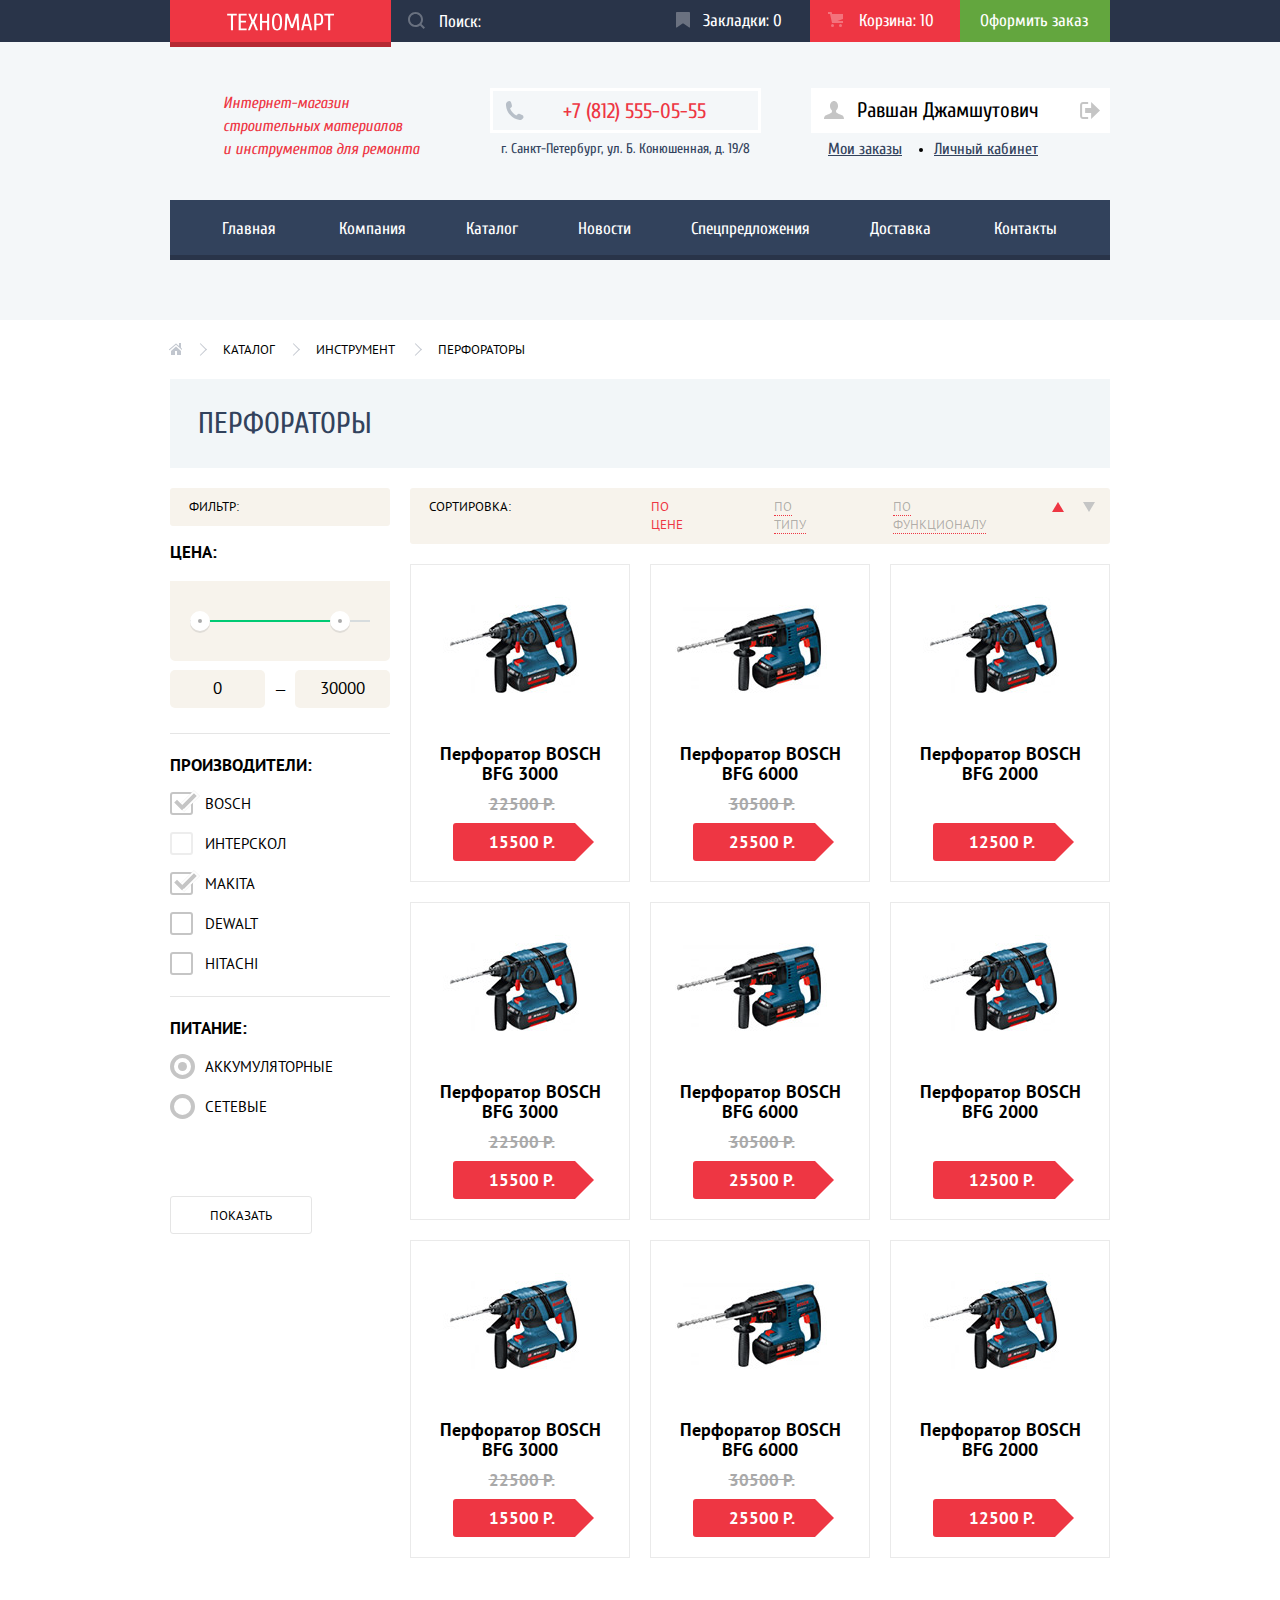
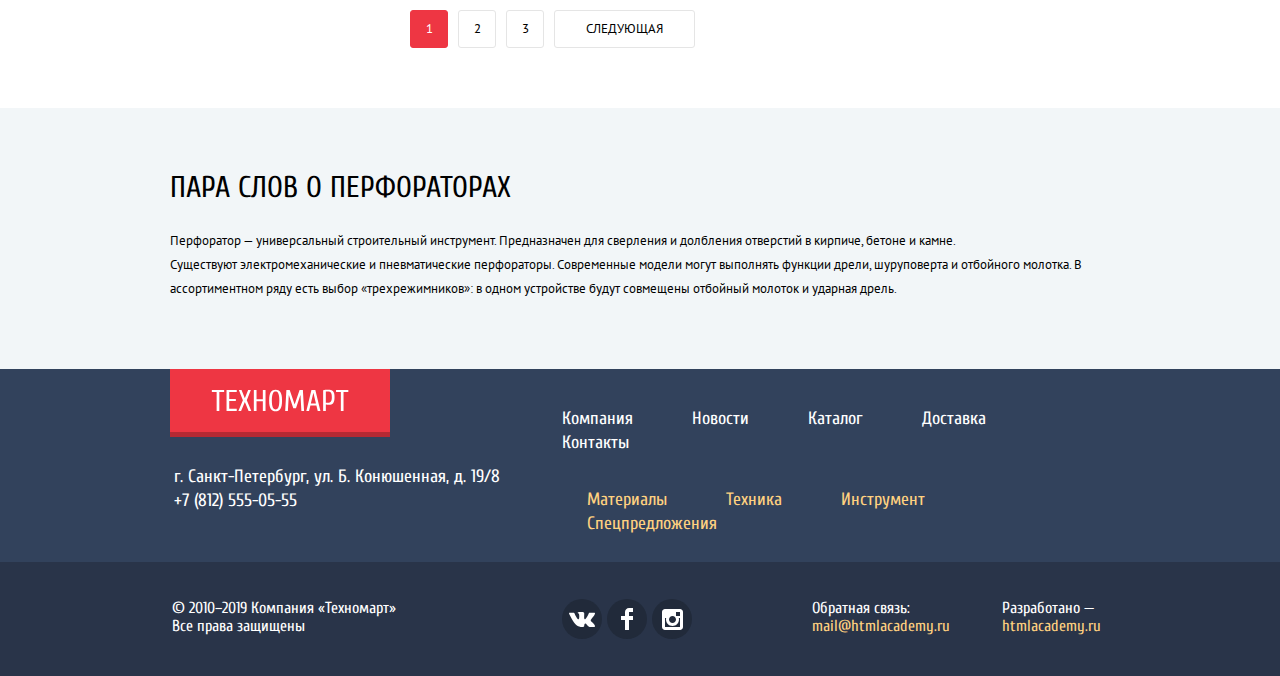
==== commit 19413207: "Добавлено событие ESC для поп-апа карты + мелкие исправления" ====
--- a/catalog.html
+++ b/catalog.html
@@ -298,7 +298,7 @@
           <div class="footer-top">
             <div class="footer-top-left">
               <a class="header-logo" href="index.html"><img src="img/technomart-logo.svg" width="138" height="23" alt="Логотип магазина Техномарт"></a>
-              <p class="footer-contacts">г. Санкт-Петербург, ул. Б. Конюшенная, д. 19/8 +7 (812) 555-05-55</p>
+              <p class="footer-contacts" x-ms-format-detection="none">г. Санкт-Петербург, ул. Б. Конюшенная, д. 19/8 +7 (812) 555-05-55</p>
             </div>
             <div class="footer-top-right">
               <ul class="footer-navigation-info">
--- a/css/style.css
+++ b/css/style.css
@@ -151,11 +151,6 @@
           box-shadow: 0 5px 0 0 #b52933;
 }
 
-.header-logo img {
-  width: 111px;
-  height: 18px;
-}
-
 .header-top input {
   position: relative;
   width: 100%;
@@ -171,6 +166,18 @@
 
 .header-top input::-webkit-input-placeholder {
   color: #ffffff;
+}
+
+.header-top input:-moz-placeholder {
+  color: #ffffff;
+
+  opacity: 1;
+}
+
+.header-top input::-moz-placeholder {
+  color: #ffffff;
+
+  opacity: 1;
 }
 
 .header-top input:-ms-input-placeholder {
@@ -334,7 +341,7 @@
   position: relative;
   display: block;
   margin-bottom: 4px;
-  padding: 10px 50px 8px 70px;
+  padding: 10px 52px 8px 70px;
 
   font-size: 21px;
   line-height: 21px;
@@ -523,8 +530,8 @@
 }
 
 .navigation-item:last-child a {
-  padding-left: 32px;
-  padding-right: 53px;
+  padding-left: 33px;
+  padding-right: 52px;
 }
 
 .header-navigation {
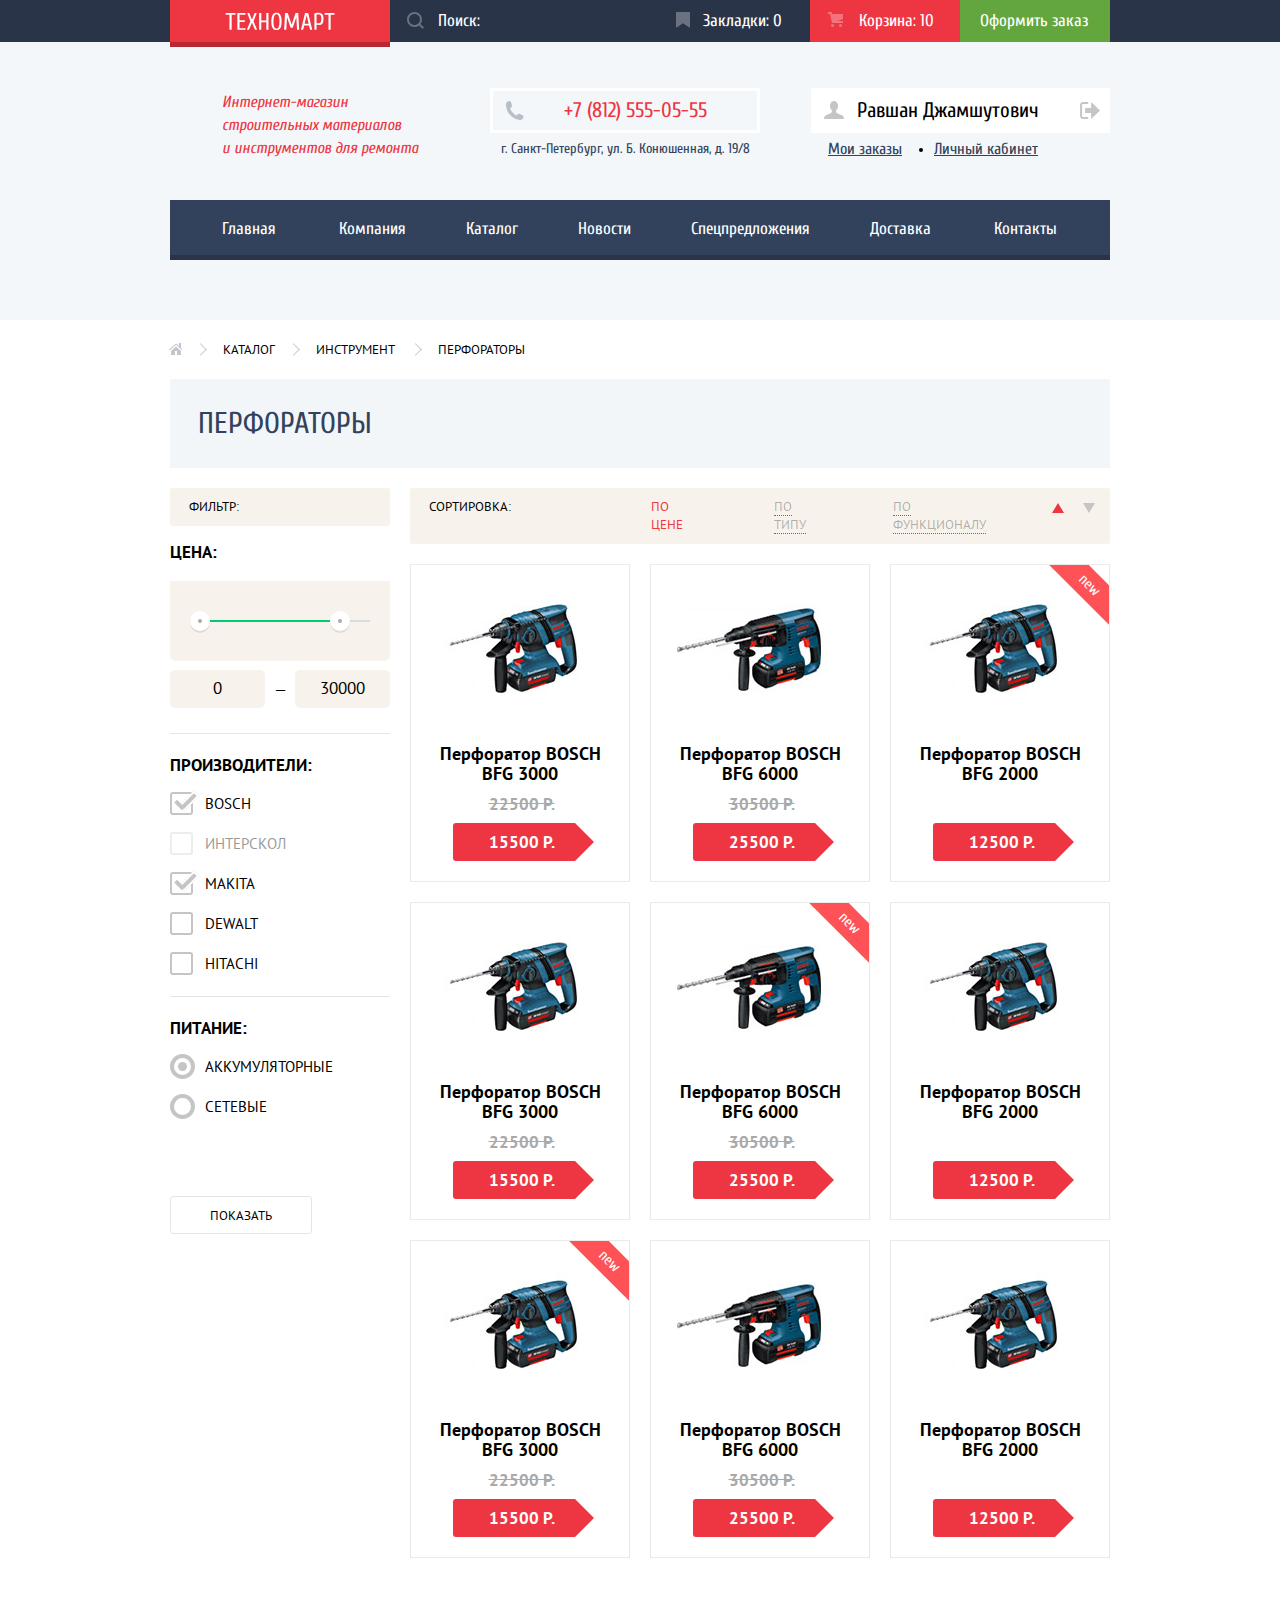
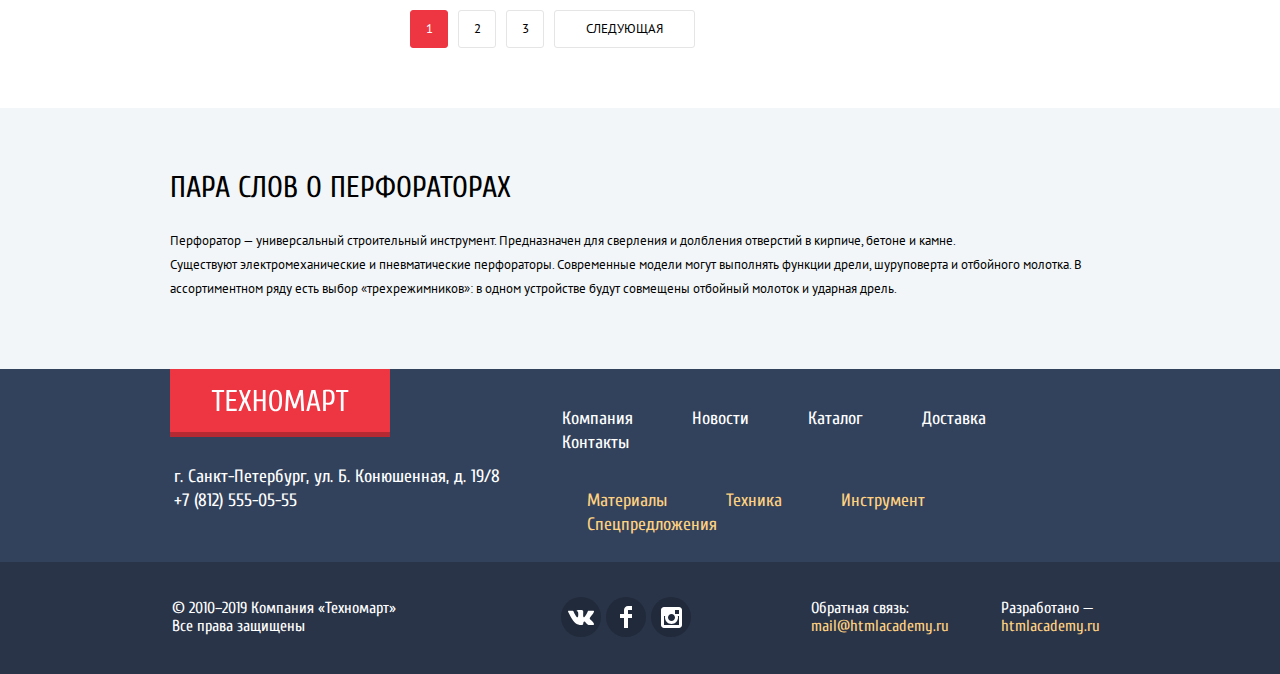
==== commit c1af35d7: "Верстка на проверку" ====
--- a/catalog.html
+++ b/catalog.html
@@ -13,7 +13,7 @@
       <div class="header-top">
         <div class="container">
           <a class="header-logo" href="index.html">
-            <img src="img/technomart-logo.svg" width="111" height="18" alt="Логотип магазина Техномарт">
+            <img src="img/technomart-logo.svg" width="110" height="19" alt="Логотип магазина Техномарт">
           </a>
           <form>
             <input type="search" name="search" id="search-field" placeholder="Поиск:">
@@ -62,7 +62,7 @@
         
         <nav class="header-navigation">
           <ul class="navigation-list">
-            <li class="navigation-item"><a href="#">Главная</a></li>
+            <li class="navigation-item"><a href="index.html">Главная</a></li>
             <li class="navigation-item"><a href="#">Компания</a></li>
             <li class="navigation-item"><a href="#">Каталог</a></li>
             <li class="navigation-item"><a href="#">Новости</a></li>
@@ -106,35 +106,35 @@
                       <label>
                         <input class="visually-hidden" type="checkbox" name="bosch" checked>
                         <span class="checkbox-indicator"></span>
-                        Bosch
+                        <span class="filters-name">Bosch</span>
                       </label>
                     </li>
                     <li>
                       <label>
                         <input class="visually-hidden" type="checkbox" name="interskol" disabled>
                         <span class="checkbox-indicator"></span>
-                        Интерскол
+                        <span class="filters-name">Интерскол</span>
                       </label>
                     </li>
                     <li>
                       <label>
                         <input class="visually-hidden" type="checkbox" name="makita" checked>
                         <span class="checkbox-indicator"></span>
-                        Makita
+                        <span class="filters-name">Makita</span>
                       </label>
                     </li>
                     <li>
                       <label>
                         <input class="visually-hidden" type="checkbox" name="dewalt">
                         <span class="checkbox-indicator"></span>
-                        Dewalt
+                        <span class="filters-name">Dewalt</span>
                       </label>
                     </li>
                     <li>
                       <label>
                         <input class="visually-hidden" type="checkbox" name="hitachi">
                         <span class="checkbox-indicator"></span>
-                        Hitachi
+                        <span class="filters-name">Hitachi</span>
                       </label>
                     </li>
                   </ul>
@@ -146,14 +146,14 @@
                       <label>
                         <input class="visually-hidden" type="radio" name="power-filter" checked>
                         <span class="radio-indicator"></span>
-                        Аккумуляторные
+                        <span class="filters-name">Аккумуляторные</span>
                       </label>
                     </li>
                     <li>
                       <label>
                         <input class="visually-hidden" type="radio" name="power-filter">
                         <span class="radio-indicator"></span>
-                        Сетевые
+                        <span class="filters-name">Сетевые</span>
                       </label>
                     </li>
                   </ul>
@@ -204,7 +204,7 @@
                     <li><a class="button button-bookmarking" href="#">В закладки</a></li>
                   </ul>
                 </li>
-                <li class="catalog-item catalog-item-is-new">
+                <li class="catalog-item new-flag">
                   <h3>Перфоратор BOSCH BFG 2000</h3>
                   <img class="catalog-item-image" src="img/bosch-bfg2000.jpg" width="218" height="170" alt="Перфоратор BOSCH BFG 2000">
                   <p class="catalog-old-price"></p>
@@ -214,7 +214,7 @@
                     <li><a class="button button-bookmarking" href="#">В закладки</a></li>
                   </ul>
                 </li>
-                <li class="catalog-item catalog-item-is-new">
+                <li class="catalog-item">
                   <h3>Перфоратор BOSCH BFG 3000</h3>
                   <img class="catalog-item-image" src="img/bosch-bfg3000.jpg" width="218" height="170" alt="Перфоратор BOSCH BFG 3000">
                   <p class="catalog-old-price">22500 Р.</p>
@@ -224,7 +224,7 @@
                     <li><a class="button button-bookmarking" href="#">В закладки</a></li>
                   </ul>
                 </li>
-                <li class="catalog-item catalog-item-is-new">
+                <li class="catalog-item new-flag">
                   <h3>Перфоратор BOSCH BFG 6000</h3>
                   <img class="catalog-item-image" src="img/bosch-bfg6000.jpg" width="218" height="170" alt="Перфоратор BOSCH BFG 6000">
                   <p class="catalog-old-price">30500 Р.</p>
@@ -234,7 +234,7 @@
                     <li><a class="button button-bookmarking" href="#">В закладки</a></li>
                   </ul>
                 </li>
-                <li class="catalog-item catalog-item-is-new">
+                <li class="catalog-item">
                   <h3>Перфоратор BOSCH BFG 2000</h3>
                   <img class="catalog-item-image" src="img/bosch-bfg2000.jpg" width="218" height="170" alt="Перфоратор BOSCH BFG 2000">
                   <p class="catalog-old-price"></p>
@@ -244,7 +244,7 @@
                     <li><a class="button button-bookmarking" href="#">В закладки</a></li>
                   </ul>
                 </li>
-                <li class="catalog-item catalog-item-is-new">
+                <li class="catalog-item new-flag">
                   <h3>Перфоратор BOSCH BFG 3000</h3>
                   <img class="catalog-item-image" src="img/bosch-bfg3000.jpg" width="218" height="170" alt="Перфоратор BOSCH BFG 3000">
                   <p class="catalog-old-price">22500 Р.</p>
@@ -254,7 +254,7 @@
                     <li><a class="button button-bookmarking" href="#">В закладки</a></li>
                   </ul>
                 </li>
-                <li class="catalog-item catalog-item-is-new">
+                <li class="catalog-item">
                   <h3>Перфоратор BOSCH BFG 6000</h3>
                   <img class="catalog-item-image" src="img/bosch-bfg6000.jpg" width="218" height="170" alt="Перфоратор BOSCH BFG 6000">
                   <p class="catalog-old-price">30500 Р.</p>
@@ -264,7 +264,7 @@
                     <li><a class="button button-bookmarking" href="#">В закладки</a></li>
                   </ul>
                 </li>
-                <li class="catalog-item catalog-item-is-new">
+                <li class="catalog-item">
                   <h3>Перфоратор BOSCH BFG 2000</h3>
                   <img class="catalog-item-image" src="img/bosch-bfg2000.jpg" width="218" height="170" alt="Перфоратор BOSCH BFG 2000">
                   <p class="catalog-old-price"></p>
--- a/css/style.css
+++ b/css/style.css
@@ -49,6 +49,7 @@
   display: inline-block;
   padding: 11px 20px 9px 20px;
 
+  vertical-align: middle;
   text-align: center;
   text-transform: uppercase;
   color: #ffffff;
@@ -144,18 +145,24 @@
 }
 
 .header-top .header-logo {
-  padding: 13px 55px 7px;
+  padding: 12px 55px 7px;
 
   background-color: #ee3643;
   -webkit-box-shadow: 0 5px 0 0 #b52933;
           box-shadow: 0 5px 0 0 #b52933;
 }
 
+.header-top form {
+  -webkit-box-flex: 1;
+      -ms-flex-positive: 1;
+          flex-grow: 1;
+  min-width: 220px;
+}
+
 .header-top input {
-  position: relative;
   width: 100%;
   height: 100%;
-  padding: 0 5px 0 48px;
+  padding: 0 5px 1px 48px;
 
   background-color: #293449;
   background-image: url("../img/icon-search-transparent.svg");
@@ -192,14 +199,6 @@
   color: #ffffff;
 }
 
-.header-top form {
-  position: relative;
-  -webkit-box-flex: 1;
-      -ms-flex-positive: 1;
-          flex-grow: 1;
-  min-width: 220px;
-}
-
 .header-top .header-bookmarks,
 .header-top .header-cart {
   position: relative;
@@ -263,6 +262,13 @@
   background-image: url("../img/icon-search.svg");
 }
 
+.header-top input:focus {
+  color: #000000;
+
+  background-color: #ffffff;
+  background-image: url("../img/icon-search-red.svg");
+}
+
 .header-top .header-logo:hover {
   background-color: #ca2c37;
 
@@ -305,13 +311,6 @@
   background-color: #518534;
 }
 
-.header-top input:focus {
-  color: #000000;
-
-  background-color: #ffffff;
-  background-image: url("../img/icon-search-red.svg");
-}
-
 .header-middle {
   display: -webkit-box;
   display: -ms-flexbox;
@@ -324,8 +323,8 @@
 .header-slogan {
   width: 197px;
   margin: 0;
-  margin-left: 53px;
-  margin-top: 4px;
+  margin-left: 52px;
+  margin-top: 3px;
 
   font-size: 16px;
   line-height: 23px;
@@ -334,14 +333,14 @@
 }
 
 .header-contacts {
-  margin-left: 70px;
+  margin-left: 71px;
 }
 
 .header-phone {
   position: relative;
   display: block;
   margin-bottom: 4px;
-  padding: 10px 52px 8px 70px;
+  padding: 9px 50px 9px 71px;
 
   font-size: 21px;
   line-height: 21px;
@@ -608,12 +607,12 @@
   -webkit-box-sizing: border-box;
           box-sizing: border-box;
   width: 300px;
-  padding: 21px 120px 22px 23px;
+  padding: 20px 120px 22px 23px;
 }
 
 .offers-item h3 {
   margin: 0;
-  margin-bottom: 12px;
+  margin-bottom: 13px;
   padding: 0;
 
   font-size: 24px;
@@ -627,6 +626,10 @@
   min-width: 135px;
 
   background-color: rgba(0, 0, 0, 0.1);
+}
+
+.offers-group-horizontal .button-offers {
+  margin-left: 2px;
 }
 
 .button-offers:hover {
@@ -680,7 +683,7 @@
 .slider-right-arrow {
   position: absolute;
   top: 50%;
-  margin-top: -20px;
+  margin-top: -19px;
 
   width: 22px;
   height: 40px;
@@ -772,11 +775,13 @@
 }
 
 .slide-drills {
+  background-color: #584d47;
   background-image: url("../img/slide-drills.jpg");
   background-repeat: no-repeat;
 }
 
 .slide-perforators {
+  background-color: #584d47;
   background-image: url("../img/slide-perforators.jpg");
   background-repeat: no-repeat;
 }
@@ -1045,6 +1050,14 @@
   margin: auto;
 }
 
+.popular-brands-makita img {
+  margin-top: 50px;
+}
+
+.popular-brands-dewalt img {
+  margin-top: 48px;
+}
+
 .popular-brands-interskol img {
   margin-top: 21px;
 }
@@ -1249,6 +1262,7 @@
 .partners {
   margin: 0;
   padding: 0;
+  margin-bottom: 36px;
 
   font-size: 18px;
   line-height: 20px;
@@ -1256,7 +1270,7 @@
   list-style: none;
 }
 
-.partners li {
+.partners li:not(:last-child) {
   margin-bottom: 20px;
 }
 
@@ -1264,6 +1278,7 @@
   content: "";
   display: inline-block;
 
+  vertical-align: baseline;
   margin-right: 11px;
   margin-bottom: 4px;
   width: 25px;
@@ -1272,12 +1287,8 @@
   background-color: #ee3643;
 }
 
-.partners li:last-child {
-  margin-bottom: 35px;
-}
-
 .about-company .button {
-  padding-left: 40px;
+  padding-left: 41px;
   padding-right: 40px;
 }
 
@@ -1504,6 +1515,10 @@
   background-color: #000000;
 }
 
+.range-slider:hover {
+  cursor: pointer;
+}
+
 .range-slider::before {
   content: "";
 
@@ -1640,7 +1655,7 @@
   border: 2px solid #ffffff;
 }
 
-.filters-brands-items input[type="checkbox"]:disabled ~ p {
+.filters-brands-items input[type="checkbox"]:disabled ~ .filters-name {
   opacity: 0.4;
 }
 
@@ -1685,6 +1700,14 @@
 
   background-color: #c5c5c5;
   border-radius: 50%;
+}
+
+.filters-power-items input[type="radio"]:disabled ~ .filters-name {
+  opacity: 0.4;
+}
+
+.filters-power-items input[type="radio"]:disabled + .radio-indicator {
+  opacity: 0.3;
 }
 
 .show-button {
@@ -1772,6 +1795,7 @@
   height: 0;
   margin-bottom: -1px;
 
+  vertical-align: middle;
   border: 6px solid transparent;
   border-bottom: 10px solid #c5c5c5;
   border-top-width: 0;
@@ -1783,6 +1807,7 @@
   height: 0;
   margin-bottom: -1px;
 
+  vertical-align: middle;
   border: 6px solid transparent;
   border-top: 10px solid #c5c5c5;
   border-bottom-width: 0;
@@ -2022,6 +2047,22 @@
   color: #a9a9a9;
 }
 
+.popup-name input:-moz-placeholder,
+.popup-email input:-moz-placeholder,
+.popup-letter textarea:-moz-placeholder {
+  color: #a9a9a9;
+
+  opacity: 1;
+}
+
+.popup-name input::-moz-placeholder,
+.popup-email input::-moz-placeholder,
+.popup-letter textarea::-moz-placeholder {
+  color: #a9a9a9;
+
+  opacity: 1;
+}
+
 .popup-name input:-ms-input-placeholder,
 .popup-email input:-ms-input-placeholder,
 .popup-letter textarea:-ms-input-placeholder {
@@ -2363,6 +2404,8 @@
 
 .footer-top-left p {
   margin-left: 4px;
+
+  x-ms-format-detection: none;
 }
 
 .footer-navigation-offers a {
@@ -2388,7 +2431,7 @@
 
 .footer-navigation-info {
   width: 548px;
-  margin-bottom: 33px;
+  margin-bottom: 34px;
 }
 
 .footer-navigation-offers {
@@ -2434,7 +2477,7 @@
 .footer-bottom .footer-copyright {
   width: 240px;
   margin-left: 2px;
-  margin-right: 150px;
+  margin-right: 149px;
 }
 
 .footer-socials {
@@ -2443,6 +2486,7 @@
   display: flex;
   margin: 0;
   margin-right: 120px;
+  margin-top: -2px;
   padding: 0;
 
   list-style: none;
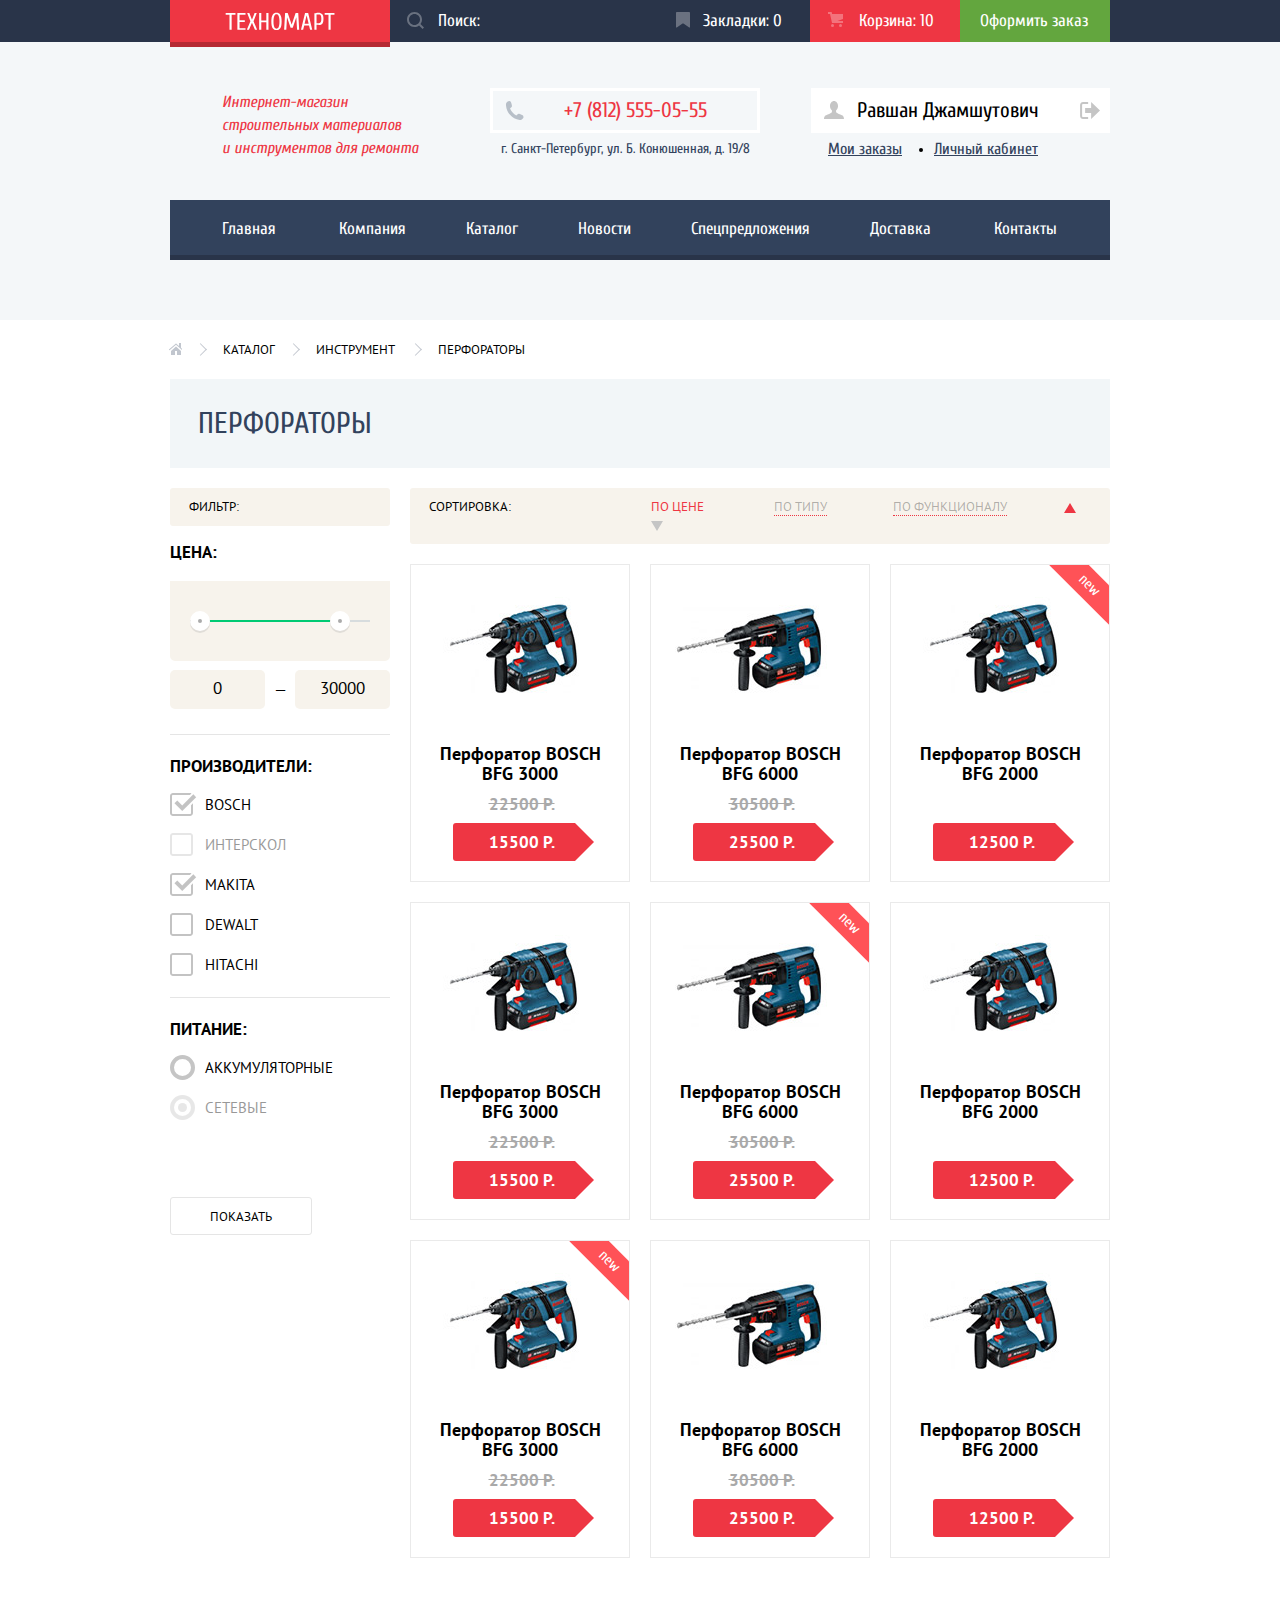
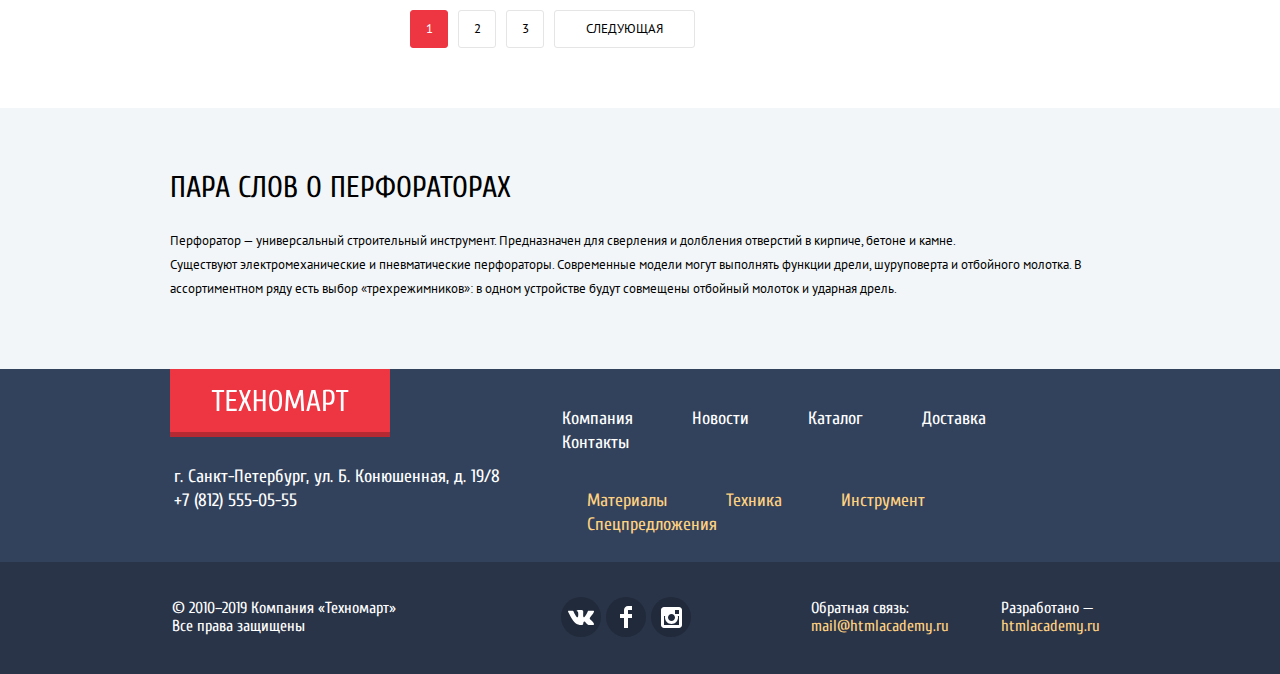
==== commit df27f1cb: "Результат 2" ====
--- a/catalog.html
+++ b/catalog.html
@@ -3,10 +3,9 @@
   <head>
     <meta charset="utf-8">
     <title>Техномарт</title>
-    <link href="https://fonts.googleapis.com/css?family=Cuprum:400,400i,700&amp;subset=cyrillic-ext" rel="stylesheet">
-    <link href="https://fonts.googleapis.com/css?family=PT+Sans:400,700&amp;subset=cyrillic-ext" rel="stylesheet"> 
+    <link href="https://fonts.googleapis.com/css?family=Cuprum:400,400i,700%7CPT+Sans:400,700&amp;subset=cyrillic-ext" rel="stylesheet">
     <link href="css/normalize.css" rel="stylesheet">
-    <link href="css/style.css" rel="stylesheet">
+    <link href="css/style.min.css" rel="stylesheet">
   </head>
   <body>
     <header class="main-header">
@@ -16,7 +15,7 @@
             <img src="img/technomart-logo.svg" width="110" height="19" alt="Логотип магазина Техномарт">
           </a>
           <form>
-            <input type="search" name="search" id="search-field" placeholder="Поиск:">
+            <input type="search" name="search" id="search-field" placeholder="Поиск:" aria-label="Поиск по сайту">
           </form>
           <a class="header-bookmarks" href="#">Закладки: 0</a>
           <a class="header-cart header-cart-not-empty" href="#">Корзина: 10</a>
@@ -97,45 +96,34 @@
                       <li class="range-slider range-slider-right"></li>
                     </ul>
                   </div>
-                  <p><span>0</span>&mdash;<span>30000</span></p>
+                  <p>
+                    <input type="number" min="0" max="30000" step="500" name="lowest-price" aria-label="Минимальная цена" value="0">
+                    &mdash;
+                    <input type="number" min="0" max="30000" step="500" name="highest-price" aria-label="Максимальная цена" value="30000">
+                  </p>
                 </fieldset>
                 <fieldset class="filters-brands">
                   <legend>Производители:</legend>
                   <ul class="filters-brands-items">
                     <li>
-                      <label>
-                        <input class="visually-hidden" type="checkbox" name="bosch" checked>
-                        <span class="checkbox-indicator"></span>
-                        <span class="filters-name">Bosch</span>
-                      </label>
-                    </li>
-                    <li>
-                      <label>
-                        <input class="visually-hidden" type="checkbox" name="interskol" disabled>
-                        <span class="checkbox-indicator"></span>
-                        <span class="filters-name">Интерскол</span>
-                      </label>
-                    </li>
-                    <li>
-                      <label>
-                        <input class="visually-hidden" type="checkbox" name="makita" checked>
-                        <span class="checkbox-indicator"></span>
-                        <span class="filters-name">Makita</span>
-                      </label>
-                    </li>
-                    <li>
-                      <label>
-                        <input class="visually-hidden" type="checkbox" name="dewalt">
-                        <span class="checkbox-indicator"></span>
-                        <span class="filters-name">Dewalt</span>
-                      </label>
-                    </li>
-                    <li>
-                      <label>
-                        <input class="visually-hidden" type="checkbox" name="hitachi">
-                        <span class="checkbox-indicator"></span>
-                        <span class="filters-name">Hitachi</span>
-                      </label>
+                      <input class="visually-hidden" type="checkbox" name="bosch" id="bosch" checked>
+                      <label for="bosch">Bosch</label>
+                    </li>
+                    <li>
+                      <input class="visually-hidden" type="checkbox" name="interskol" id="interskol" disabled>
+                      <label for="interskol">Интерскол</label>
+                    </li>
+                    <li>
+                      <input class="visually-hidden" type="checkbox" name="makita" id="makita" checked>
+                      <label for="makita">Makita</label>
+                    </li>
+                    <li>
+                      <input class="visually-hidden" type="checkbox" name="dewalt" id="dewalt">
+                      <label for="dewalt">Dewalt</label>
+                    </li>
+                    <li>
+                      <input class="visually-hidden" type="checkbox" name="hitachi" id="hitachi">
+                      <label for="hitachi">Hitachi</label>
                     </li>
                   </ul>
                 </fieldset>
@@ -143,18 +131,12 @@
                   <legend>Питание:</legend>
                   <ul class="filters-power-items">
                     <li>
-                      <label>
-                        <input class="visually-hidden" type="radio" name="power-filter" checked>
-                        <span class="radio-indicator"></span>
-                        <span class="filters-name">Аккумуляторные</span>
-                      </label>
-                    </li>
-                    <li>
-                      <label>
-                        <input class="visually-hidden" type="radio" name="power-filter">
-                        <span class="radio-indicator"></span>
-                        <span class="filters-name">Сетевые</span>
-                      </label>
+                      <input class="visually-hidden" type="radio" name="power-filter" id="battery" checked>
+                      <label for="battery">Аккумуляторные</label>
+                    </li>
+                    <li>
+                      <input class="visually-hidden" type="radio" name="power-filter" id="wired" disabled checked>
+                      <label for="wired">Сетевые</label>
                     </li>
                   </ul>
                 </fieldset>
@@ -298,7 +280,7 @@
           <div class="footer-top">
             <div class="footer-top-left">
               <a class="header-logo" href="index.html"><img src="img/technomart-logo.svg" width="138" height="23" alt="Логотип магазина Техномарт"></a>
-              <p class="footer-contacts" x-ms-format-detection="none">г. Санкт-Петербург, ул. Б. Конюшенная, д. 19/8 +7 (812) 555-05-55</p>
+              <p class="footer-contacts">г. Санкт-Петербург, ул. Б. Конюшенная, д. 19/8 <a>+7 (812) 555-05-55</a></p>
             </div>
             <div class="footer-top-right">
               <ul class="footer-navigation-info">
@@ -349,7 +331,7 @@
         <button class="popup-close" type="button" aria-label="Закрыть окно с сообщением"></button>
       </div>
 
-      <script src="js/script.js"></script>
+      <script src="js/script.min.js"></script>
     </body>
 
     
--- a/css/style.min.css
+++ b/css/style.min.css
@@ -0,0 +1 @@
+body{padding:0;margin:0;font-family:"Cuprum",Arial,sans-serif;font-size:14px;line-height:18px;font-weight:400;color:#fff;background-color:#fff}a{text-decoration:none}.new-flag{position:relative;overflow:hidden}.new-flag::after{position:absolute;top:6px;right:-22px;content:"new";width:84px;padding:6px 0 7px 0;font-family:"Cuprum",Arial,sans-serif;font-size:15px;line-height:15px;font-weight:400;color:#fff;text-align:center;background-color:#ff5257;-webkit-transform:rotate(45deg);-ms-transform:rotate(45deg);transform:rotate(45deg)}.button{display:inline-block;padding:11px 20px 9px 20px;vertical-align:middle;text-align:center;text-transform:uppercase;color:#fff;background-color:#ee3643;border-radius:3px}.button:hover{background-color:#ca2c37}.button:active{background-color:#ba2732}.section-title{margin:0;font-size:30px;font-weight:400;line-height:30px;text-transform:uppercase;color:#000}.section-title-darkblue{color:#32425c}.container{margin:0 auto;padding:0 10px;width:940px}.visually-hidden:not(:focus):not(:active),input[type="checkbox"].visually-hidden,input[type="radio"].visually-hidden{position:absolute;width:1px;height:1px;margin:-1px;border:0;padding:0;white-space:nowrap;-webkit-clip-path:inset(100%);clip-path:inset(100%);clip:rect(0 0 0 0);overflow:hidden}.main-header{padding-bottom:60px;background-color:#f4f7f9}.header-top a,.header-navigation a{color:#fff}.header-top{font-size:17px;line-height:18px;color:#fff;background-color:#293449}.header-top .container{display:-webkit-box;display:-ms-flexbox;display:flex;-ms-flex-wrap:wrap;flex-wrap:wrap}.header-top .header-bookmarks,.header-top .header-cart,.header-top .header-order{padding:12px 0 12px 0}.header-top .header-logo{padding:12px 55px 7px;background-color:#ee3643;-webkit-box-shadow:0 5px 0 0 #b52933;box-shadow:0 5px 0 0 #b52933}.header-top form{-webkit-box-flex:1;-ms-flex-positive:1;flex-grow:1;min-width:220px}.header-top input{width:100%;height:100%;padding:0 5px 1px 48px;background-color:#293449;background-image:url("../img/icon-search-transparent.svg");background-repeat:no-repeat;background-position:17px 12px;border:none}.header-top input::-webkit-input-placeholder{color:#fff}.header-top input:-moz-placeholder{color:#fff;opacity:1}.header-top input::-moz-placeholder{color:#fff;opacity:1}.header-top input:-ms-input-placeholder{color:#fff}.header-top input::-ms-input-placeholder{color:#fff}.header-top input::placeholder{color:#fff}.header-top .header-bookmarks,.header-top .header-cart{position:relative;padding-left:45px;padding-right:28px}.header-top .header-cart{position:relative;min-width:75px;padding-left:49px;padding-right:26px}.header-cart.header-cart-not-empty{background-color:#ee3643}.header-top .header-bookmarks::before{content:"";top:12px;left:18px;position:absolute;width:14px;height:16px;background-image:url("../img/icon-bookmark.svg");background-repeat:no-repeat;opacity:0.3}.header-top .header-cart::before{content:"";top:12px;left:18px;position:absolute;width:15px;height:15px;background-image:url("../img/cart-icon.svg");background-repeat:no-repeat;opacity:0.3}.header-top .header-order{padding-left:20px;padding-right:22px;background-color:#63a63e}.header-top input:hover,.header-top a:hover{background-color:#212a3a}.header-top input:hover{background-image:url("../img/icon-search.svg")}.header-top input:focus{color:#000;background-color:#fff;background-image:url("../img/icon-search-red.svg")}.header-top .header-logo:hover{background-color:#ca2c37;-webkit-box-shadow:0 5px 0 0 #9a212a;box-shadow:0 5px 0 0 #9a212a}.header-top .header-bookmarks:hover::before,.header-top .header-cart:hover::before{opacity:1}.header-top .header-order:hover{background-color:#5fbb2d}.header-top a:active{color:rgba(255,255,255,0.6);background-color:#161d29}.header-top .header-logo:active{background-color:#ba2732;-webkit-box-shadow:0 5px 0 0 #8e1e26;box-shadow:0 5px 0 0 #8e1e26}.header-top .header-bookmarks:active::before,.header-top .header-cart:active::before{opacity:0.5}.header-top .header-order:active{color:rgba(255,255,255,0.5);background-color:#518534}.header-middle{display:-webkit-box;display:-ms-flexbox;display:flex;min-height:92px;padding-top:46px;padding-bottom:20px}.header-slogan{width:197px;margin:0;margin-left:52px;margin-top:3px;font-size:16px;line-height:23px;font-style:italic;color:#ee3643}.header-contacts{margin-left:71px}.header-phone{position:relative;display:block;margin-bottom:4px;padding:9px 50px 9px 71px;font-size:21px;line-height:21px;color:#ee3643;border:3px solid #fff}.header-phone::before{content:"";position:absolute;top:10px;left:12px;width:19px;height:19px;background-image:url("../img/icon-phone.svg");background-repeat:no-repeat}.header-adress{margin:0;font-size:14px;line-height:24px;text-align:center;color:#32425c}.header-not-authorized,.header-authorized{margin-left:auto}.header-not-authorized,.header-authorized-user{display:-webkit-box;display:-ms-flexbox;display:flex;-webkit-box-align:start;-ms-flex-align:start;align-items:flex-start;font-size:21px;line-height:21px}.header-not-authorized a,.header-authorized-user a{color:#000;background-color:#fff}.authorization-signin{position:relative;padding:12px 26px 12px 47px;margin-right:10px}.header-authorized-user{background-color:#fff}.header-username{position:relative;min-width:200px;max-width:230px;padding:12px 11px 12px 46px;word-wrap:break-word;background-color:#fff}.header-username svg{position:absolute;top:13px;left:13px;width:20px;height:18px}.header-logout{width:20px;height:17px;padding:14px 11px;background-color:#fff}.authorization-signin svg{position:absolute;top:14px;left:14px;width:20px;height:17px}.authorization-signup{padding:12px 24px}.header-not-authorized a:hover{color:#ee3643}.authorization-signin:hover polygon,.authorization-signin:hover path,.header-logout:hover polygon,.header-logout:hover path,.header-username:hover path{fill:#32425c}.header-not-authorized a:active,.header-authorized-user a:active{color:rgba(0,0,0,0.3)}.authorization-signin:active polygon,.authorization-signin:active path,.header-logout:active polygon,.header-logout:active path,.header-username:active path{fill:#c5c5c5}.header-user-navigation{display:-webkit-box;display:-ms-flexbox;display:flex;margin:0;padding:7px 17px;color:black}.header-user-navigation li:first-child{margin-right:32px;color:transparent}.header-user-navigation a{font-size:16px;line-height:18px;color:#32425c;text-decoration:underline}.header-user-navigation a:hover{color:#ee3643}.header-user-navigation a:active{color:rgba(50,66,92,0.3)}.navigation-list{display:-webkit-box;display:-ms-flexbox;display:flex;-ms-flex-wrap:wrap;flex-wrap:wrap;margin:0;padding:0;border-bottom:5px solid #293449;list-style:none}.navigation-list a{display:block;padding:20px 30px 18px}.navigation-item:first-child a{padding-left:52px;padding-right:33px}.navigation-item:last-child a{padding-left:33px;padding-right:52px}.header-navigation{font-size:17px;line-height:17px;background-color:#32425c}.header-navigation a:hover{background-color:#293449}.header-navigation a:active{color:rgba(255,255,255,0.5);background-color:#1d2739}.main-page{padding-top:59px}.offers{color:#fff}.offers-block{display:-webkit-box;display:-ms-flexbox;display:flex;margin-bottom:53px;-webkit-box-pack:justify;-ms-flex-pack:justify;justify-content:space-between}.offers-group-horizontal{display:-webkit-box;display:-ms-flexbox;display:flex;margin:0;margin-bottom:20px;padding:0;list-style:none}.offers-group-horizontal .offers-item:nth-child(2){margin-left:20px}.offers-group-vertical{margin:0;padding:0;list-style:none}.offers-group-vertical .offers-item:not(:last-child){margin-bottom:20px}.offers-item{-webkit-box-sizing:border-box;box-sizing:border-box;width:300px;padding:20px 120px 22px 23px}.offers-item h3{margin:0;margin-bottom:13px;padding:0;font-size:24px;line-height:30px;font-weight:700}.button-offers{-webkit-box-sizing:border-box;box-sizing:border-box;min-width:135px;background-color:rgba(0,0,0,0.1)}.offers-group-horizontal .button-offers{margin-left:2px}.button-offers:hover{background-color:rgba(0,0,0,0.2)}.button-offers:active{background-color:rgba(0,0,0,0.3)}.offers-item-materials{background-color:#ffbf47;background-image:url("../img/materials.svg");background-repeat:no-repeat;background-position:213px 31px}.offers-item-tools{background-color:#3bbce3;background-image:url("../img/tools.svg");background-repeat:no-repeat;background-position:197px 33px}.offers-item-technics{background-color:#dc91d8;background-image:url("../img/technics.svg");background-repeat:no-repeat;background-position:191px 31px}.offers-item-discount{background-color:#8ed78f;background-image:url("../img/discount.svg");background-repeat:no-repeat;background-position:196px 26px}.offers-item-delivery{background-color:#ffc047;background-image:url("../img/delivery.svg");background-repeat:no-repeat;background-position:191px 32px}.slider{position:relative}.slider-left-arrow,.slider-right-arrow{position:absolute;top:50%;margin-top:-19px;width:22px;height:40px;background-repeat:no-repeat;background-color:transparent;border:none}.slider-left-arrow{left:25px;background-image:url("../img/icon-left.svg")}.slider-right-arrow{right:20px;background-image:url("../img/icon-right.svg")}.slider-left-btn,.slider-right-btn{position:absolute;padding:0;bottom:36px;width:10px;height:10px;background-color:#fff;border:2px solid #fff;border-radius:5px}.slider-left-btn{left:295px}.slider-right-btn{right:295px}.slider-btn-active{background-color:#ee3643}.slider button{cursor:pointer}.slider button:focus{outline:none}.slide{-webkit-box-sizing:border-box;box-sizing:border-box;display:none;padding-top:23px;padding-left:24px;width:620px;height:266px}.slide h3{margin:0;margin-bottom:2px;font-size:36px;line-height:36px;font-weight:700;text-transform:uppercase}.slide p{margin:0;font-size:18px;line-height:24px}.slide .button{position:absolute;bottom:22px;left:25px;padding-right:47px;padding-left:49px}.slide-drills{background-color:#584d47;background-image:url("../img/slide-drills.jpg");background-repeat:no-repeat}.slide-perforators{background-color:#584d47;background-image:url("../img/slide-perforators.jpg");background-repeat:no-repeat}.slide-show{display:block}.popular-header{display:-webkit-box;display:-ms-flexbox;display:flex;padding:26px 24px 25px 28px;margin-bottom:20px;-webkit-box-align:center;-ms-flex-align:center;align-items:center;-webkit-box-pack:justify;-ms-flex-pack:justify;justify-content:space-between;background-color:#f9f5f0}.popular-header .button{-webkit-box-sizing:border-box;box-sizing:border-box;min-width:253px}.popular-products-list{display:-webkit-box;display:-ms-flexbox;display:flex;-ms-flex-wrap:wrap;flex-wrap:wrap;margin:0;padding:0;list-style:none}.popular-products-list .catalog-item:not(:nth-child(4n)){margin-right:20px}.catalog-item-navigation{list-style:none}.catalog-item{position:relative;display:-webkit-box;display:-ms-flexbox;display:flex;-webkit-box-orient:vertical;-webkit-box-direction:normal;-ms-flex-direction:column;flex-direction:column;width:218px;margin-bottom:21px;font-family:"PT Sans",Arial,sans-serif;font-size:17px;line-height:20px;font-weight:700;text-align:center;border:1px solid #eaeaea}.catalog-item img{-webkit-box-ordinal-group:0;-ms-flex-order:-1;order:-1;width:218px;height:170px}.catalog-item h3{min-height:45px;margin:9px 0 5px;padding:0 15px;font-size:18px;color:#000}.catalog-item:hover{-webkit-box-shadow:0 10px 25px rgba(41,52,73,0.5);box-shadow:0 10px 25px rgba(41,52,73,0.5)}.catalog-old-price{margin:auto 0 4px;min-height:25px;padding-left:3px;text-decoration:line-through;color:#a9a9a9}.catalog-price{position:relative;margin:0 auto 20px;padding:10px 0;padding-left:3px;width:131px;line-height:18px;color:#fff;background-color:#ee3643;border-radius:3px}.catalog-price::after{content:"";position:absolute;top:0;right:-26px;width:0;height:0;border:19px solid #fff;border-left-color:#ee3643}.catalog-item-navigation{position:absolute;top:0;left:0;display:none;padding:0;padding-top:43px;padding-bottom:45px;margin:0;width:218px;background-color:#fff;list-style:none}.catalog-item:hover .catalog-item-navigation{display:block}.button-buy,.button-bookmarking{-webkit-box-sizing:border-box;box-sizing:border-box;padding:8px 10px 6px;min-width:135px;font-family:"Cuprum",Arial,sans-serif;font-size:14px;line-height:18px;font-weight:400;border:3px solid #63a63e}.button-buy{position:relative;margin-bottom:8px;color:#fff;background-color:#63a63e;border-bottom-color:#367315}.button-buy::before{content:"";position:absolute;top:8px;left:12px;width:15px;height:15px;background-image:url("../img/cart-icon.svg");opacity:0.3}.button-buy:hover{background-color:#5fbb2d;border-color:#5fbb2d;border-bottom-color:#367315}.button-buy:hover::before,.button-buy:active::before{opacity:1}.button-buy:active{background-color:#518534;border-color:#518534}.button-bookmarking{color:#32425c;background-color:#fff}.button-bookmarking:hover{background-color:#fff;border:3px solid #32425c}.button-bookmarking:active{color:rgba(0,0,0,0.3);background-color:#fff;border:3px solid rgba(50,66,92,0.3)}.popular-brands-list{display:-webkit-box;display:-ms-flexbox;display:flex;-ms-flex-wrap:wrap;flex-wrap:wrap;margin:0;padding:0;margin-bottom:65px;list-style:none}.popular-brands-item:not(:nth-child(4n)){margin-right:20px}.popular-brands-item{margin-bottom:20px}.popular-brands-list a{display:-webkit-box;display:-ms-flexbox;display:flex;width:218px;height:143px;background-color:#fff;border:1px solid #eaeaea}.popular-brands-list img{margin:auto}.popular-brands-makita img{margin-top:50px}.popular-brands-dewalt img{margin-top:48px}.popular-brands-interskol img{margin-top:21px}.popular-brands-hitachi img{margin-top:58px;margin-left:28px}.popular-brands-metabo img{margin-top:34px;margin-left:10px}.popular-brands-list a:hover{-webkit-box-shadow:0 10px 25px rgba(41,52,73,0.5);box-shadow:0 10px 25px rgba(41,52,73,0.5)}.popular-brands-list a:active{-webkit-box-shadow:0 4px 10px rgba(41,52,73,0.5);box-shadow:0 4px 10px rgba(41,52,73,0.5)}.services{margin-bottom:80px;padding:65px 0 0 0;color:#000;background-color:#f4f8fa}.services-block{display:-webkit-box;display:-ms-flexbox;display:flex}.services p{width:410px;margin:0;margin-bottom:69px;margin-top:26px;font-family:"PT Sans",Arial,sans-serif;font-size:13px;font-weight:400;line-height:24px}.services h3{margin:0;margin-top:-2px;font-size:36px;font-weight:400;line-height:36px;text-transform:uppercase;color:#32425c}.services-list{position:relative;width:240px;margin:0;margin-right:80px;padding:0;list-style:none}.services-list::before{content:"";position:absolute;right:0;top:-46px;width:10px;height:279px;background:url("../img/shadow.png")no-repeat}.services-item{width:100%;padding:14px 22px 16px 22px;font:inherit;font-size:21px;line-height:30px;font-weight:700;color:#fff;text-align:left;background-color:#32425c;border:none;border-top:1px solid #405069;border-bottom:1px solid #293449}.services-item:hover{background-color:#293449;cursor:pointer}.services-item-active,.services-item-active:hover{color:#32425c;background-color:#fff;border-top-color:#fff;border-bottom-color:#fff}.service-description-list{margin:0;padding:0;list-style:none}.service-description{width:620px;min-height:286px;display:none}.service-description-show{display:block}.service-description p{width:278px;margin-bottom:0;margin-top:24px}.service-description-delivery p,.service-description-warranty p{padding-bottom:20px}.service-description-warranty p{width:378px}.service-description-credit p{width:280px;margin-bottom:27px}.service-description-credit .button{padding-left:44px;padding-right:44px}.service-description-delivery{background:url("../img/delivery.png")no-repeat 100% 25px}.service-description-warranty{background:url("../img/warranty.png")no-repeat 100% 3px}.service-description-credit{background:url("../img/credit.png")no-repeat 100% 0}.about-company-contacts .container{display:-webkit-box;display:-ms-flexbox;display:flex;margin-bottom:86px;-webkit-box-pack:justify;-ms-flex-pack:justify;justify-content:space-between}.about-company{width:530px;color:#000}.about-company p{margin:25px 0;font-family:"PT Sans",Arial,sans-serif;font-size:13px;font-weight:400;line-height:24px}.about-company p:last-of-type{width:400px;margin-bottom:20px}.partners{margin:0;padding:0;margin-bottom:36px;font-size:18px;line-height:20px;list-style:none}.partners li:not(:last-child){margin-bottom:20px}.partners li::before{content:"";display:inline-block;vertical-align:baseline;margin-right:11px;margin-bottom:4px;width:25px;height:2px;background-color:#ee3643}.about-company .button{padding-left:41px;padding-right:40px}.contacts{color:#000}.map{display:block;width:300px;height:158px;margin-bottom:40px}.contacts .button{-webkit-box-sizing:border-box;box-sizing:border-box;width:300px;padding-left:63px;padding-right:59px}.contacts p{margin:25px 0;margin-bottom:31px;width:190px;font-family:"PT Sans",Arial,sans-serif;font-size:13px;font-weight:400;line-height:24px}.breadcrumbs{display:-webkit-box;display:-ms-flexbox;display:flex;-webkit-box-align:baseline;-ms-flex-align:baseline;align-items:baseline;margin:0;padding:21px 0 20px;font-family:"PT Sans",Arial,sans-serif;font-size:13px;font-weight:400;line-height:18px;color:#000;text-transform:uppercase;list-style:none}.breadcrumbs-home a{position:relative;display:block;width:14px;height:12px}.breadcrumbs-home a::before{content:"";position:absolute;top:1px;left:-2px;width:14px;height:12px;background-image:url("../img/icon-home.svg")}.breadcrumbs a{color:#000}.breadcrumbs li{margin-right:39px}.breadcrumbs li:nth-child(2){margin-right:41px}.breadcrumbs li:nth-child(3){margin-right:43px}.breadcrumbs li{position:relative}.breadcrumbs li:not(:first-child)::before{content:"";position:absolute;top:4px;left:-27px;width:8px;height:8px;border-right:1px solid #c5c9d1;border-bottom:1px solid #c5c9d1;-webkit-transform:rotate(-45deg);-ms-transform:rotate(-45deg);transform:rotate(-45deg)}.catalog-title{margin:0;margin-bottom:20px;padding:30px 28px 29px;font-size:30px;font-weight:400;line-height:30px;text-transform:uppercase;color:#32425c;background-color:#f2f6f8}.catalog-items-block{display:-webkit-box;display:-ms-flexbox;display:flex;-webkit-box-pack:justify;-ms-flex-pack:justify;justify-content:space-between}.filters{width:220px;font-family:"PT Sans",Arial,sans-serif;font-size:15px;font-weight:400;line-height:20px;color:#000;text-transform:uppercase}.filters h2{margin:0;padding:10px 19px;font-size:13px;font-weight:400;line-height:18px;background-color:#f7f3ec;border-radius:3px}.filters fieldset{margin:0;padding:0;border:none}.filters legend{padding:11px 0 14px;font-size:17px;font-weight:700;line-height:30px}.filters ul{list-style:none}.filters .filters-price{padding-bottom:25px;border-bottom:1px solid #e5e5e5}.range-block{display:-webkit-box;display:-ms-flexbox;display:flex;width:180px;height:2px;margin-bottom:9px;background-color:#d7dcde;border:20px solid #f7f3ec;border-top-width:39px;border-bottom-width:39px;border-bottom-left-radius:5px;border-bottom-right-radius:5px}.range-sliders{display:-webkit-box;display:-ms-flexbox;display:flex;margin:0;padding:0;margin-right:auto;background-color:#00ca74}.range-slider{position:relative;width:2px;height:2px;background-color:#000}.range-slider:hover{cursor:pointer}.range-slider::before{content:"";position:absolute;top:-9px;left:0;width:4px;height:4px;background-color:#ababab;border-radius:50%;border:8px solid #fff;-webkit-box-shadow:0 2px 0 0 #e0ddd8;box-shadow:0 2px 0 0 #e0ddd8}.range-slider-right{margin-left:138px}.filters .filters-brands{padding-bottom:22px;border-bottom:1px solid #e5e5e5}.filters-price p{display:-webkit-box;display:-ms-flexbox;display:flex;margin:0;-webkit-box-align:center;-ms-flex-align:center;align-items:center;-webkit-box-pack:justify;-ms-flex-pack:justify;justify-content:space-between;font-size:16px;line-height:18px}.filters-brands legend,.filters-power legend{padding-top:16px}.filters-price input{width:65px;padding:9px 15px 10px;font-size:17px;text-align:center;background-color:#f7f3ec;border:none;border-radius:5px}.filters-price input::-webkit-outer-spin-button,.filters-price input::-webkit-inner-spin-button{-webkit-appearance:none;appearance:none;margin:0}.filters-price input{-moz-appearance:textfield;-webkit-appearance:textfield;appearance:textfield}.filters-brands legend,.filters-power legend{padding-top:16px}.filters-brands ul,.filters-power ul{margin:0;padding:0;line-height:20px}.filters-brands li:not(:last-child),.filters-power li:not(:last-child){margin-bottom:20px}.filters-brands li,.filters-power li{position:relative}.filters .filters-power{margin-bottom:79px}.filters-brands label,.filters-power label{padding-left:35px}.filters-brands label::before{content:"";position:absolute;top:-2px;left:0;width:27px;height:23px;background-image:url("../img/checkbox-off.svg");background-repeat:no-repeat;opacity:0.23}.filters-brands input:checked + label::before{background-image:url("../img/checkbox-on.svg")}.filters-brands label:hover::before{opacity:0.29}.filters-brands input:disabled + label:hover::before{opacity:0.29}.filters-brands-items input:focus + label::before{border-color:#663d15;outline:thin dotted;outline:1px solid -webkit-focus-ring-color}.filters-brands input:disabled + label{opacity:0.4}.filters label:hover{cursor:pointer}.filters-power label::before{content:"";position:absolute;top:-3px;left:0;width:17px;height:17px;background-color:#fff;border:4px solid #c5c5c5;border-radius:50%}.filters-power input:focus + label::before{border-color:#663d15;outline:thin dotted;outline:5px auto -webkit-focus-ring-color}.filters-power input:checked + label::after{content:"";position:absolute;top:5px;left:8px;width:9px;height:9px;background-color:#c5c5c5;border-radius:50%}.filters-power-items input:disabled + label{opacity:0.4}.show-button{padding:10px 39px 8px;font:inherit;font-size:13px;line-height:18px;text-transform:uppercase;background-color:#fff;border:1px solid #e5e5e5;border-radius:3px}.show-button:hover{cursor:pointer}.catalog{width:700px}.sorting{display:-webkit-box;display:-ms-flexbox;display:flex;padding:10px 15px 10px 19px;margin-bottom:20px;background-color:#f7f3ec;border-radius:3px}.sorting h3{margin:0;margin-right:140px;font-family:"PT Sans",Arial,sans-serif;font-size:13px;font-weight:400;line-height:18px;color:#000;text-transform:uppercase}.sorting-list{display:-webkit-box;display:-ms-flexbox;display:flex;-ms-flex-wrap:wrap;flex-wrap:wrap;margin:0;padding:0;list-style:none}.sorting-item{font-family:"PT Sans",Arial,sans-serif;font-size:13px;font-weight:400;line-height:18px;color:rgba(0,0,0,0.3);text-transform:uppercase;border-bottom:1px dotted #ee3643}.sorting-item:hover{color:#000;border-bottom:1px solid #ee3643}.sorting-item-active,.sorting-item-active:hover{color:#ee3643;border:none}.sorting-increase{display:inline-block;width:0;height:0;margin-bottom:-1px;vertical-align:middle;border:6px solid transparent;border-bottom:10px solid #c5c5c5;border-top-width:0}.sorting-decrease{display:inline-block;width:0;height:0;margin-bottom:-1px;vertical-align:middle;border:6px solid transparent;border-top:10px solid #c5c5c5;border-bottom-width:0}.sorting-increase:hover,.sorting-increase.sorting-direction-active:hover{border-bottom-color:#000}.sorting-decrease:hover,.sorting-decrease.sorting-direction-active:hover{border-top-color:#000}.sorting-increase.sorting-direction-active{border-bottom-color:#ee3643}.sorting-decrease.sorting-direction-active{border-top-color:#ee3643}.sorting-list li{margin-right:20px}.sorting-list li:first-of-type{margin-right:70px}.sorting-list li:nth-of-type(2){margin-right:66px}.sorting-list li:nth-of-type(3){margin-right:46px}.sorting-list li:nth-last-child(2){margin-right:19px;margin-left:auto}.sorting-list li:last-child{margin-right:0}.catalog-list{display:-webkit-box;display:-ms-flexbox;display:flex;-ms-flex-wrap:wrap;flex-wrap:wrap;padding:0;margin:0;margin-bottom:32px;list-style:none}.catalog-list .catalog-item{margin-bottom:20px}.catalog-list .catalog-item:not(:nth-child(3n)){margin-right:20px}.pagination-list{display:-webkit-box;display:-ms-flexbox;display:flex;margin:0;padding:0;margin-bottom:60px;list-style:none}.pagination-item{margin-right:10px}.pagination-item a{display:block;padding:9px 14px 9px 15px;font-family:"PT Sans",Arial,sans-serif;font-size:13px;font-weight:400;line-height:18px;color:#000;text-transform:uppercase;background-color:#fff;border:1px solid #e5e5e5;border-radius:3px}.pagination-item:last-child a{padding-left:31px;padding-right:31px}.pagination-item a:hover{border:1px solid #bdc6ca}.pagination-item a:active{border:1px solid #ee3643}.pagination-item-current a,.pagination-item-current a:hover,.pagination-item-current a:active{color:#fff;background-color:#ee3643;border-color:#ee3643}.perforator-info{padding:65px 0 68px;color:#000;background-color:#f2f6f8}.perforator-info .section-title{margin-bottom:26px}.perforator-info p{margin:0;font-family:"PT Sans",Arial,sans-serif;font-size:13px;font-weight:400;line-height:24px}@-webkit-keyframes shake{0%,100%{-webkit-transform:translateX(0);transform:translateX(0)}10%,30%,50%,70%,90%{-webkit-transform:translateX(-10px);transform:translateX(-10px)}20%,40%,60%,80%{-webkit-transform:translateX(10px);transform:translateX(10px)}}@keyframes shake{0%,100%{-webkit-transform:translateX(0);transform:translateX(0)}10%,30%,50%,70%,90%{-webkit-transform:translateX(-10px);transform:translateX(-10px)}20%,40%,60%,80%{-webkit-transform:translateX(10px);transform:translateX(10px)}}.popup-message{position:fixed;top:50%;left:50%;display:none;width:620px;height:423px;margin-left:-310px;margin-top:-215px;color:#000;background-color:#fff;border-top:7px solid #ff5357;-webkit-box-shadow:0 20px 40px rgba(0,0,0,0.75);box-shadow:0 20px 40px rgba(0,0,0,0.75)}.popup-message label{display:block;margin-bottom:9px;font-size:18px;line-height:18px}.popup-message-top{display:-webkit-box;display:-ms-flexbox;display:flex;-ms-flex-wrap:wrap;flex-wrap:wrap;padding:47px 80px 33px;background-color:#fff}.popup-name input,.popup-email input,.popup-letter textarea{border:2px solid #dee3e4;border-radius:3px}.popup-name input::-webkit-input-placeholder,.popup-email input::-webkit-input-placeholder,.popup-letter textarea::-webkit-input-placeholder{color:#a9a9a9}.popup-name input:-moz-placeholder,.popup-email input:-moz-placeholder,.popup-letter textarea:-moz-placeholder{color:#a9a9a9;opacity:1}.popup-name input::-moz-placeholder,.popup-email input::-moz-placeholder,.popup-letter textarea::-moz-placeholder{color:#a9a9a9;opacity:1}.popup-name input:-ms-input-placeholder,.popup-email input:-ms-input-placeholder,.popup-letter textarea:-ms-input-placeholder{color:#a9a9a9}.popup-name input::-ms-input-placeholder,.popup-email input::-ms-input-placeholder,.popup-letter textarea::-ms-input-placeholder{color:#a9a9a9}.popup-name input::placeholder,.popup-email input::placeholder,.popup-letter textarea::placeholder{color:#a9a9a9}.popup-name input,.popup-email input{padding:9px 14px;margin-bottom:21px;-webkit-box-sizing:border-box;box-sizing:border-box;width:220px}.popup-letter textarea{padding:9px 14px;-webkit-box-sizing:border-box;box-sizing:border-box;width:460px;height:114px;resize:none}.popup-name{margin-right:20px}.popup-message-bottom{padding:37px 80px;background-color:#f4f4f4}.button-send{width:100%;border:none}.button-send:hover{cursor:pointer}.popup-close{position:absolute;top:9px;right:10px;width:21px;height:21px;background:transparent;border:none}.popup-close:hover{cursor:pointer}.popup-close::before,.popup-close::after{content:"";position:absolute;left:-2px;top:9px;width:27px;height:4px;background-color:#ee3643;border-radius:2px}.popup-close::before{-webkit-transform:rotate(-45deg);-ms-transform:rotate(-45deg);transform:rotate(-45deg)}.popup-close::after{-webkit-transform:rotate(45deg);-ms-transform:rotate(45deg);transform:rotate(45deg)}.popup-cart{position:fixed;top:50%;left:50%;display:none;width:620px;height:275px;margin-left:-310px;margin-top:-141px;color:#000;background-color:#fff;border-top:7px solid #ff5357;-webkit-box-shadow:0 20px 40px 0 rgba(41,51,73,0.75);box-shadow:0 20px 40px 0 rgba(41,51,73,0.75)}.popup-cart-top{position:relative;padding:65px 30px 68px 180px;font-size:30px;line-height:30px;color:#000;background-color:#fff}.popup-cart-top::before{content:"";position:absolute;top:48px;left:81px;width:66px;height:66px;background-color:#63a63e;border-radius:50%}.popup-cart-top::after{content:"";position:absolute;top:68px;left:98px;width:28px;height:14px;background-color:transparent;border-left:7px solid #fff;border-bottom:7px solid #fff;-webkit-transform:rotate(-45deg);-ms-transform:rotate(-45deg);transform:rotate(-45deg)}.popup-cart-top p{margin:0}.popup-cart-bottom{display:-webkit-box;display:-ms-flexbox;display:flex;-webkit-box-pack:justify;-ms-flex-pack:justify;justify-content:space-between;padding:37px 80px;background-color:#f1f1f1}.popup-cart-bottom .button,.button-shopping{-webkit-box-sizing:border-box;box-sizing:border-box;width:220px}.button-shopping{color:#000;background-color:#fff;border:none}.button-shopping:hover{background-color:#fff;cursor:pointer}.popup-map{position:fixed;top:50%;left:50%;display:none;width:940px;height:447px;margin-left:-470px;margin-top:-223px;background-color:#565656;-webkit-box-shadow:0 0 15px 1px rgba(47,41,42,0.5);box-shadow:0 0 15px 1px rgba(47,41,42,0.5)}@-webkit-keyframes bounce{0%{-webkit-transform:translateY(-2000px);transform:translateY(-2000px)}70%{-webkit-transform:translateY(30px);transform:translateY(30px)}90%{-webkit-transform:translateY(-10px);transform:translateY(-10px)}100%{-webkit-transform:translateY(0);transform:translateY(0)}}@keyframes bounce{0%{-webkit-transform:translateY(-2000px);transform:translateY(-2000px)}70%{-webkit-transform:translateY(30px);transform:translateY(30px)}90%{-webkit-transform:translateY(-10px);transform:translateY(-10px)}100%{-webkit-transform:translateY(0);transform:translateY(0)}}.popup-show{display:block;-webkit-animation:bounce 0.6s;animation:bounce 0.6s}.popup-error{-webkit-animation:shake 0.6s;animation:shake 0.6s}.main-footer{color:#fff;background-color:#32425c}.main-footer ul{list-style:none}.footer-top{display:-webkit-box;display:-ms-flexbox;display:flex;-webkit-box-pack:justify;-ms-flex-pack:justify;justify-content:space-between;min-height:193px;font-size:18px;line-height:24px}.footer-top a{color:#fff}.footer-top-left{width:340px}.footer-top-left .header-logo{display:block;width:138px;padding:20px 41px;margin-bottom:28px;line-height:0;background-color:#ee3643;border-bottom:5px solid #b52933}.footer-top-left img{width:138px;height:23px}.footer-top-left p{margin-left:4px}.footer-navigation-offers a{color:#ffd180}.footer-navigation-info,.footer-navigation-offers{display:-webkit-box;display:-ms-flexbox;display:flex;-ms-flex-wrap:wrap;flex-wrap:wrap;margin:0;padding:0;list-style:none}.footer-top-right{padding-top:38px}.footer-navigation-info{width:548px;margin-bottom:34px}.footer-navigation-offers{width:523px;margin-left:auto}.footer-navigation-info li:not(:nth-child(5)){margin-right:59px}.footer-navigation-info li:nth-child(4){margin-right:58px}.footer-navigation-offers li:not(:nth-child(4)){margin-right:59px}.footer-navigation-offers li:nth-child(3){margin-right:57px}.footer-bottom{padding:37px 0;font-size:16px;line-height:18px;background-color:#293449}.footer-bottom .container{display:-webkit-box;display:-ms-flexbox;display:flex}.footer-bottom p{margin:0}.footer-bottom .footer-copyright{width:240px;margin-left:2px;margin-right:149px}.footer-socials{display:-webkit-box;display:-ms-flexbox;display:flex;margin:0;margin-right:120px;margin-top:-2px;padding:0;list-style:none}.button-social{display:-webkit-box;display:-ms-flexbox;display:flex;width:40px;height:40px;-webkit-box-align:center;-ms-flex-align:center;align-items:center;-webkit-box-pack:center;-ms-flex-pack:center;justify-content:center;border-radius:50%;background-color:#212a3a}.button-social:hover,.button-social:active{background-color:#ee3643}.footer-socials li:not(:last-child){margin-right:5px}.button-social-vk::before{content:"";width:26px;height:15px;background-image:url("../img/vk-icon.svg")}.button-social-fb::before{content:"";width:12px;height:22px;background-image:url("../img/fb-icon.svg")}.button-social-inst::before{content:"";width:21px;height:21px;background-image:url("../img/insta-icon.svg")}.footer-feedback{margin-right:52px}.footer-bottom a{color:#ffd180}.footer-top-right a:hover,.footer-navigation-offers a:hover,.footer-feedback a:hover,.footer-developer a:hover{text-decoration:underline}.footer-top-right a:active{color:rgba(255,255,255,0.5);text-decoration:none}.footer-navigation-offers a:active{color:rgba(255,209,128,0.5);text-decoration:none}.footer-feedback a:active,.footer-developer a:active{color:#ee3643;text-decoration:none}